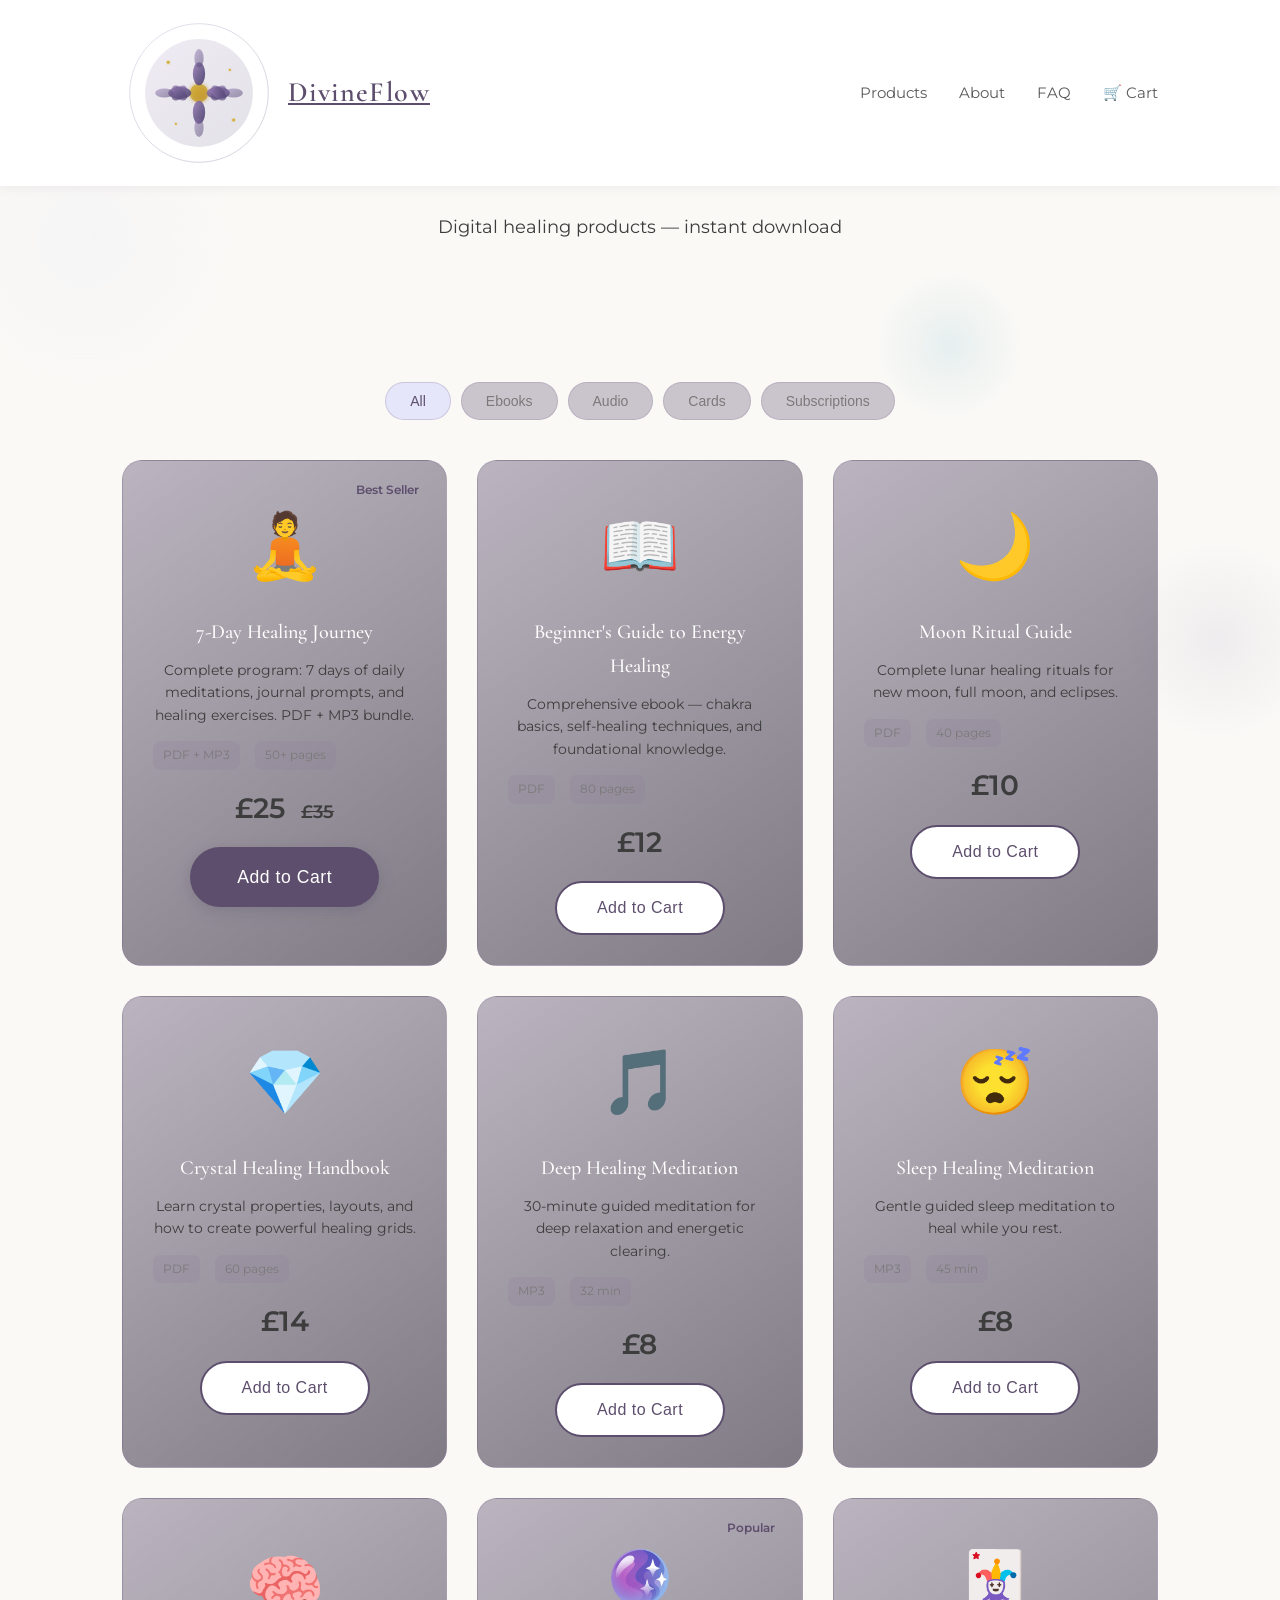
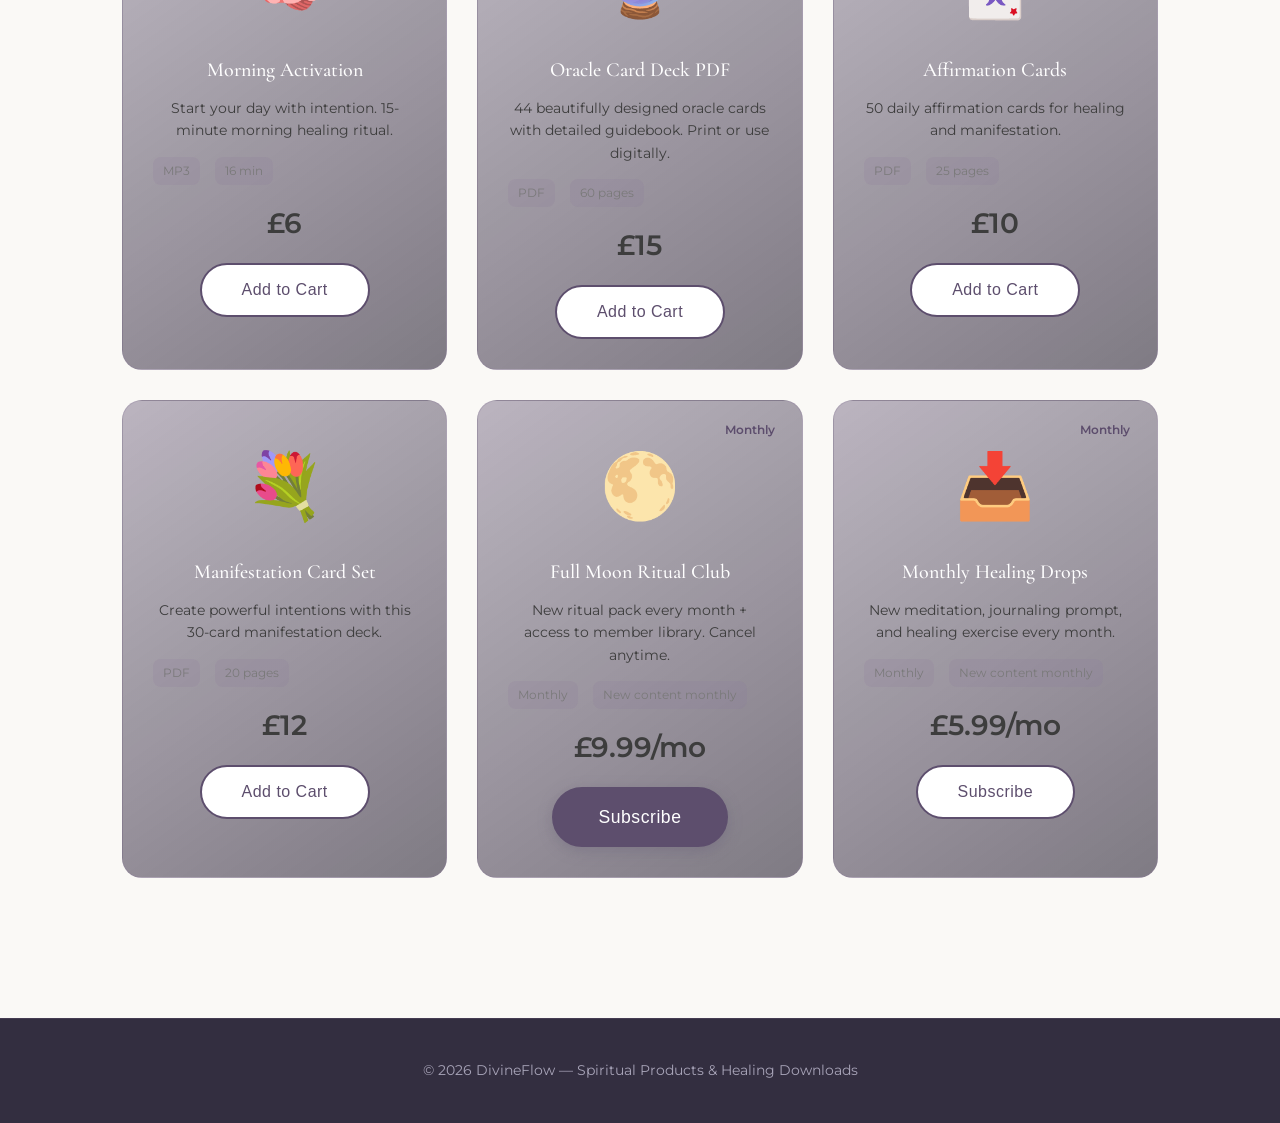
==== products.html @ db9c63d8 "Level up: multi-page site with new logo, products, about, FAQ, cart pages" ====
<!DOCTYPE html>
<html lang="en">
<head>
    <meta charset="UTF-8">
    <meta name="viewport" content="width=device-width, initial-scale=1.0">
    <title>Products - DivineFlow</title>
    <link rel="stylesheet" href="styles.css">
    <link rel="preconnect" href="https://fonts.googleapis.com">
    <link href="https://fonts.googleapis.com/css2?family=Cormorant+Garamond:wght@400;500;600&family=Montserrat:wght@300;400;500&display=swap" rel="stylesheet">
    <link rel="icon" type="image/svg+xml" href="logo.svg">
</head>
<body>
    <div class="floating-orbs">
        <div class="orb orb-1"></div>
        <div class="orb orb-2"></div>
        <div class="orb orb-3"></div>
    </div>

    <header class="header">
        <nav class="nav">
            <a href="index.html" class="logo">
                <img src="logo.svg" alt="DivineFlow" class="logo-img">
                <span class="logo-text">DivineFlow</span>
            </a>
            <ul class="nav-links">
                <li><a href="products.html" class="active">Products</a></li>
                <li><a href="about.html">About</a></li>
                <li><a href="faq.html">FAQ</a></li>
                <li><a href="cart.html" class="nav-cart">🛒 Cart</a></li>
            </ul>
        </nav>
    </header>

    <section class="page-header">
        <div class="container">
            <h1 class="fade-in">All Products</h1>
            <p class="fade-in delay-1">Digital healing products — instant download</p>
        </div>
    </section>

    <section class="section products-section">
        <div class="container">
            <!-- Category Tabs -->
            <div class="product-tabs scroll-fade">
                <button class="tab active" onclick="filterProducts('all', this)">All</button>
                <button class="tab" onclick="filterProducts('ebook', this)">Ebooks</button>
                <button class="tab" onclick="filterProducts('audio', this)">Audio</button>
                <button class="tab" onclick="filterProducts('cards', this)">Cards</button>
                <button class="tab" onclick="filterProducts('subscription', this)">Subscriptions</button>
            </div>

            <!-- All Products Grid -->
            <div class="products-grid">
                <!-- Ebook Products -->
                <div class="product-card scroll-fade" data-category="ebook" id="journey">
                    <div class="product-badge">Best Seller</div>
                    <div class="product-img">🧘</div>
                    <h3>7-Day Healing Journey</h3>
                    <p class="product-desc">Complete program: 7 days of daily meditations, journal prompts, and healing exercises. PDF + MP3 bundle.</p>
                    <div class="product-meta">
                        <span class="product-format">PDF + MP3</span>
                        <span class="product-pages">50+ pages</span>
                    </div>
                    <p class="product-price">£25 <span class="was">£35</span></p>
                    <button class="btn btn-primary" onclick="addToCart('journey')">Add to Cart</button>
                </div>

                <div class="product-card scroll-fade" data-category="ebook">
                    <div class="product-img">📖</div>
                    <h3>Beginner's Guide to Energy Healing</h3>
                    <p class="product-desc">Comprehensive ebook — chakra basics, self-healing techniques, and foundational knowledge.</p>
                    <div class="product-meta">
                        <span class="product-format">PDF</span>
                        <span class="product-pages">80 pages</span>
                    </div>
                    <p class="product-price">£12</p>
                    <button class="btn btn-secondary" onclick="addToCart('guide')">Add to Cart</button>
                </div>

                <div class="product-card scroll-fade" data-category="ebook">
                    <div class="product-img">🌙</div>
                    <h3>Moon Ritual Guide</h3>
                    <p class="product-desc">Complete lunar healing rituals for new moon, full moon, and eclipses.</p>
                    <div class="product-meta">
                        <span class="product-format">PDF</span>
                        <span class="product-pages">40 pages</span>
                    </div>
                    <p class="product-price">£10</p>
                    <button class="btn btn-secondary" onclick="addToCart('moon')">Add to Cart</button>
                </div>

                <div class="product-card scroll-fade" data-category="ebook">
                    <div class="product-img">💎</div>
                    <h3>Crystal Healing Handbook</h3>
                    <p class="product-desc">Learn crystal properties, layouts, and how to create powerful healing grids.</p>
                    <div class="product-meta">
                        <span class="product-format">PDF</span>
                        <span class="product-pages">60 pages</span>
                    </div>
                    <p class="product-price">£14</p>
                    <button class="btn btn-secondary" onclick="addToCart('crystals')">Add to Cart</button>
                </div>

                <!-- Audio Products -->
                <div class="product-card scroll-fade" data-category="audio" id="audio">
                    <div class="product-img">🎵</div>
                    <h3>Deep Healing Meditation</h3>
                    <p class="product-desc">30-minute guided meditation for deep relaxation and energetic clearing.</p>
                    <div class="product-meta">
                        <span class="product-format">MP3</span>
                        <span class="product-pages">32 min</span>
                    </div>
                    <p class="product-price">£8</p>
                    <button class="btn btn-secondary" onclick="addToCart('deep')">Add to Cart</button>
                </div>

                <div class="product-card scroll-fade" data-category="audio">
                    <div class="product-img">😴</div>
                    <h3>Sleep Healing Meditation</h3>
                    <p class="product-desc">Gentle guided sleep meditation to heal while you rest.</p>
                    <div class="product-meta">
                        <span class="product-format">MP3</span>
                        <span class="product-pages">45 min</span>
                    </div>
                    <p class="product-price">£8</p>
                    <button class="btn btn-secondary" onclick="addToCart('sleep')">Add to Cart</button>
                </div>

                <div class="product-card scroll-fade" data-category="audio">
                    <div class="product-img">🧠</div>
                    <h3>Morning Activation</h3>
                    <p class="product-desc">Start your day with intention. 15-minute morning healing ritual.</p>
                    <div class="product-meta">
                        <span class="product-format">MP3</span>
                        <span class="product-pages">16 min</span>
                    </div>
                    <p class="product-price">£6</p>
                    <button class="btn btn-secondary" onclick="addToCart('morning')">Add to Cart</button>
                </div>

                <!-- Card Products -->
                <div class="product-card scroll-fade" data-category="cards" id="oracle">
                    <div class="product-badge">Popular</div>
                    <div class="product-img">🔮</div>
                    <h3>Oracle Card Deck PDF</h3>
                    <p class="product-desc">44 beautifully designed oracle cards with detailed guidebook. Print or use digitally.</p>
                    <div class="product-meta">
                        <span class="product-format">PDF</span>
                        <span class="product-pages">60 pages</span>
                    </div>
                    <p class="product-price">£15</p>
                    <button class="btn btn-secondary" onclick="addToCart('oracle')">Add to Cart</button>
                </div>

                <div class="product-card scroll-fade" data-category="cards">
                    <div class="product-img">🃏</div>
                    <h3>Affirmation Cards</h3>
                    <p class="product-desc">50 daily affirmation cards for healing and manifestation.</p>
                    <div class="product-meta">
                        <span class="product-format">PDF</span>
                        <span class="product-pages">25 pages</span>
                    </div>
                    <p class="product-price">£10</p>
                    <button class="btn btn-secondary" onclick="addToCart('affirm')">Add to Cart</button>
                </div>

                <div class="product-card scroll-fade" data-category="cards">
                    <div class="product-img">💐</div>
                    <h3>Manifestation Card Set</h3>
                    <p class="product-desc">Create powerful intentions with this 30-card manifestation deck.</p>
                    <div class="product-meta">
                        <span class="product-format">PDF</span>
                        <span class="product-pages">20 pages</span>
                    </div>
                    <p class="product-price">£12</p>
                    <button class="btn btn-secondary" onclick="addToCart('manifest')">Add to Cart</button>
                </div>

                <!-- Subscription Products -->
                <div class="product-card scroll-fade" data-category="subscription" id="subscriptions">
                    <div class="product-badge">Monthly</div>
                    <div class="product-img">🌕</div>
                    <h3>Full Moon Ritual Club</h3>
                    <p class="product-desc">New ritual pack every month + access to member library. Cancel anytime.</p>
                    <div class="product-meta">
                        <span class="product-format">Monthly</span>
                        <span class="product-pages">New content monthly</span>
                    </div>
                    <p class="product-price">£9.99/mo</p>
                    <button class="btn btn-primary" onclick="addToCart('moonclub')">Subscribe</button>
                </div>

                <div class="product-card scroll-fade" data-category="subscription">
                    <div class="product-badge">Monthly</div>
                    <div class="product-img">📥</div>
                    <h3>Monthly Healing Drops</h3>
                    <p class="product-desc">New meditation, journaling prompt, and healing exercise every month.</p>
                    <div class="product-meta">
                        <span class="product-format">Monthly</span>
                        <span class="product-pages">New content monthly</span>
                    </div>
                    <p class="product-price">£5.99/mo</p>
                    <button class="btn btn-secondary" onclick="addToCart('drops')">Subscribe</button>
                </div>
            </div>
        </div>
    </section>

    <footer class="footer">
        <div class="container">
            <p>© 2026 DivineFlow — Spiritual Products & Healing Downloads</p>
        </div>
    </footer>

    <script>
        // Scroll animations
        const observer = new IntersectionObserver((entries) => {
            entries.forEach(entry => {
                if (entry.isIntersecting) {
                    entry.target.classList.add('visible');
                }
            });
        }, { threshold: 0.1 });
        document.querySelectorAll('.scroll-fade').forEach(el => observer.observe(el));

        // Filter products
        function filterProducts(category, btn) {
            document.querySelectorAll('.tab').forEach(t => t.classList.remove('active'));
            btn.classList.add('active');
            
            document.querySelectorAll('.product-card').forEach(card => {
                if (category === 'all' || card.dataset.category === category) {
                    card.style.display = 'block';
                } else {
                    card.style.display = 'none';
                }
            });
        }

        // Add to cart (placeholder)
        function addToCart(product) {
            alert('Added to cart! (Payment integration coming soon)');
        }
    </script>
</body>
</html>
---- styles.css ----
/* Floating Healing Orbs */
.floating-orbs {
    position: fixed;
    top: 0;
    left: 0;
    width: 100%;
    height: 100%;
    pointer-events: none;
    z-index: 0;
    overflow: hidden;
}

.orb {
    position: absolute;
    border-radius: 50%;
    opacity: 0.15;
    animation: float 20s ease-in-out infinite;
}

.orb-1 {
    width: 300px;
    height: 300px;
    background: radial-gradient(circle, var(--lavender) 0%, transparent 70%);
    top: 10%;
    left: -5%;
    animation-delay: 0s;
}

.orb-2 {
    width: 200px;
    height: 200px;
    background: radial-gradient(circle, var(--soft-purple) 0%, transparent 70%);
    top: 60%;
    right: -3%;
    animation-delay: -4s;
    animation-duration: 25s;
}

.orb-3 {
    width: 150px;
    height: 150px;
    background: radial-gradient(circle, var(--calm-blue) 0%, transparent 70%);
    top: 30%;
    right: 20%;
    animation-delay: -8s;
    animation-duration: 18s;
}

.orb-4 {
    width: 250px;
    height: 250px;
    background: radial-gradient(circle, var(--sky-blue) 0%, transparent 70%);
    bottom: 10%;
    left: 10%;
    animation-delay: -12s;
    animation-duration: 22s;
}

.orb-5 {
    width: 180px;
    height: 180px;
    background: radial-gradient(circle, var(--lavender) 0%, transparent 70%);
    top: 50%;
    left: 40%;
    animation-delay: -6s;
    animation-duration: 28s;
}

@keyframes float {
    0%, 100% {
        transform: translate(0, 0) scale(1);
    }
    25% {
        transform: translate(30px, -30px) scale(1.1);
    }
    50% {
        transform: translate(-20px, 20px) scale(0.95);
    }
    75% {
        transform: translate(20px, 30px) scale(1.05);
    }
}

/* Logo Styles */
.logo {
    display: flex;
    align-items: center;
    gap: 0.75rem;
}

.logo-icon {
    flex-shrink: 0;
}

.logo-text {
    font-family: 'Cormorant Garamond', serif;
    font-size: 1.75rem;
    font-weight: 600;
    color: var(--deep-purple);
    letter-spacing: 0.05em;
}

/* Hero Fade-in Animations */
.fade-in {
    opacity: 0;
    animation: fadeInUp 0.8s ease forwards;
}

.delay-1 { animation-delay: 0.2s; }
.delay-2 { animation-delay: 0.4s; }
.delay-3 { animation-delay: 0.6s; }

@keyframes fadeInUp {
    from {
        opacity: 0;
        transform: translateY(30px);
    }
    to {
        opacity: 1;
        transform: translateY(0);
    }
}

/* Scroll Fade Animation */
.scroll-fade {
    opacity: 0;
    transform: translateY(30px);
    transition: opacity 0.6s ease, transform 0.6s ease;
}

.scroll-fade.visible {
    opacity: 1;
    transform: translateY(0);
}

/* Automation Banner */
.automation-banner {
    display: inline-flex;
    align-items: center;
    gap: 0.75rem;
    background: rgba(255, 255, 255, 0.9);
    padding: 1rem 1.5rem;
    border-radius: 50px;
    margin-bottom: 2rem;
    box-shadow: 0 4px 20px rgba(93, 78, 109, 0.15);
    border: 1px solid var(--lavender);
    max-width: 600px;
}

.auto-icon {
    font-size: 1.5rem;
}

.auto-text {
    font-size: 0.95rem;
    color: var(--text-medium);
    line-height: 1.4;
}

.auto-text strong {
    color: var(--deep-purple);
}

/* Large Prominent Button */
.btn-large {
    font-size: 1.2rem;
    padding: 1.3rem 3.5rem;
    display: inline-flex;
    flex-direction: column;
    align-items: center;
    gap: 0.3rem;
}

.btn-text {
    font-size: 1.15rem;
    font-weight: 600;
}

.btn-subtext {
    font-size: 0.85rem;
    font-weight: 400;
    opacity: 0.9;
}

/* Auto Promo Section */
.auto-promos {
    display: flex;
    justify-content: center;
    gap: 1.5rem;
    flex-wrap: wrap;
    margin-bottom: 2rem;
}

.auto-promo {
    display: flex;
    align-items: center;
    gap: 0.5rem;
    background: linear-gradient(135deg, var(--lavender) 0%, var(--sky-blue) 100%);
    padding: 0.75rem 1.25rem;
    border-radius: 30px;
    font-size: 0.9rem;
    color: var(--deep-purple);
    border: 1px solid var(--soft-purple);
}

.auto-promo-icon {
    font-size: 1.2rem;
}

/* CTA Box */
.cta-box {
    background: linear-gradient(135deg, var(--lavender) 0%, var(--sky-blue) 100%);
    padding: 2.5rem;
    border-radius: 16px;
    text-align: center;
    margin: 2rem auto;
    max-width: 600px;
    border: 2px solid var(--soft-purple);
}

.cta-box h3 {
    font-size: 1.75rem;
    margin-bottom: 1rem;
    color: var(--deep-purple);
}

.cta-box p {
    color: var(--text-medium);
    margin-bottom: 1.5rem;
}

/* DivineFlow - Calming Healing Color Scheme */
/* Purples, Soft Blues, Whites */

:root {
    /* Primary Colors */
    --lavender: #E6E6FA;
    --soft-purple: #B8A9C9;
    --medium-purple: #8B7B9B;
    --deep-purple: #5D4E6D;
    
    /* Soft Blues */
    --sky-blue: #E0F4FF;
    --soft-blue: #A8D4E6;
    --calm-blue: #7CB8C9;
    
    /* Whites & Neutrals */
    --white: #FFFFFF;
    --off-white: #FAF9F6;
    --cream: #F5F3EF;
    
    /* Text Colors */
    --text-dark: #3D3D3D;
    --text-medium: #5A5A5A;
    --text-light: #7A7A7A;
    
    /* Accent */
    --accent: deep-purple;
}

* {
    margin: 0;
    padding: 0;
    box-sizing: border-box;
}

html {
    scroll-behavior: smooth;
}

body {
    font-family: 'Montserrat', sans-serif;
    line-height: 1.7;
    color: var(--text-dark);
    background-color: var(--off-white);
}

h1, h2, h3 {
    font-family: 'Cormorant Garamond', serif;
    font-weight: 500;
    color: var(--deep-purple);
}

.container {
    max-width: 1100px;
    margin: 0 auto;
    padding: 0 2rem;
}

/* Header */
.header {
    background-color: var(--white);
    box-shadow: 0 2px 10px rgba(93, 78, 109, 0.08);
    position: fixed;
    width: 100%;
    top: 0;
    z-index: 100;
    transition: all 0.3s ease;
}

.header.scrolled {
    box-shadow: 0 4px 20px rgba(93, 78, 109, 0.12);
    background-color: rgba(255, 255, 255, 0.95);
    backdrop-filter: blur(10px);
}

.nav {
    display: flex;
    justify-content: space-between;
    align-items: center;
    padding: 1rem 2rem;
    max-width: 1100px;
    margin: 0 auto;
}

.logo {
    font-family: 'Cormorant Garamond', serif;
    font-size: 1.75rem;
    font-weight: 600;
    color: var(--deep-purple);
    letter-spacing: 0.05em;
}

.nav-links {
    display: flex;
    list-style: none;
    gap: 2rem;
}

.nav-links a {
    text-decoration: none;
    color: var(--text-medium);
    font-size: 0.95rem;
    font-weight: 400;
    transition: color 0.3s ease;
}

.nav-links a:hover {
    color: var(--deep-purple);
}

/* Background Gradient Animation */
@keyframes gradientShift {
    0% {
        background-position: 0% 50%;
    }
    50% {
        background-position: 100% 50%;
    }
    100% {
        background-position: 0% 50%;
    }
}

/* Fade In Animation */
@keyframes fadeInUp {
    from {
        opacity: 0;
        transform: translateY(30px);
    }
    to {
        opacity: 1;
        transform: translateY(0);
    }
}

/* Apply animation to sections */
.section {
    padding: 5rem 0;
    animation: fadeInUp 0.8s ease forwards;
    opacity: 0;
}

.section:nth-child(2) { animation-delay: 0.1s; }
.section:nth-child(3) { animation-delay: 0.2s; }
.section:nth-child(4) { animation-delay: 0.3s; }
.section:nth-child(5) { animation-delay: 0.4s; }
.section:nth-child(6) { animation-delay: 0.5s; }
.section:nth-child(7) { animation-delay: 0.6s; }
.section:nth-child(8) { animation-delay: 0.7s; }
.section:nth-child(9) { animation-delay: 0.8s; }
.section:nth-child(10) { animation-delay: 0.9s; }
.section:nth-child(11) { animation-delay: 1.0s; }
.section:nth-child(12) { animation-delay: 1.1s; }
.section:nth-child(13) { animation-delay: 1.2s; }
.section:nth-child(14) { animation-delay: 1.3s; }
.section:nth-child(15) { animation-delay: 1.4s; }
.section:nth-child(16) { animation-delay: 1.5s; }
.section:nth-child(17) { animation-delay: 1.6s; }
.section:nth-child(18) { animation-delay: 1.7s; }
.section:nth-child(19) { animation-delay: 1.8s; }

.hero {
    min-height: 100vh;
    display: flex;
    align-items: center;
    justify-content: center;
    text-align: center;
    background: linear-gradient(135deg, var(--sky-blue) 0%, var(--lavender) 50%, var(--soft-purple) 100%);
    background-size: 200% 200%;
    animation: gradientShift 15s ease infinite;
    padding: 6rem 2rem 4rem;
}

.hero-content {
    max-width: 700px;
    animation: fadeInUp 1s ease forwards;
}

.hero h1 {
    font-size: 3.5rem;
    margin-bottom: 1.5rem;
    color: var(--deep-purple);
    line-height: 1.2;
}

.hero-subtitle {
    font-size: 1.25rem;
    color: var(--text-medium);
    margin-bottom: 2.5rem;
    font-weight: 300;
}

/* Buttons */
.btn {
    display: inline-block;
    padding: 1rem 2.5rem;
    text-decoration: none;
    border-radius: 50px;
    font-weight: 500;
    font-size: 1rem;
    transition: all 0.3s ease;
    letter-spacing: 0.03em;
}

/* Prominent Book Session Buttons */
.btn-primary {
    background-color: var(--deep-purple);
    color: var(--white);
    border: 2px solid var(--deep-purple);
    box-shadow: 0 4px 15px rgba(93, 78, 109, 0.3);
    font-size: 1.1rem;
    padding: 1.1rem 2.8rem;
}

.btn-primary:hover {
    background-color: transparent;
    color: var(--deep-purple);
    box-shadow: 0 6px 25px rgba(93, 78, 109, 0.4);
    transform: translateY(-2px);
}

/* Hero specific button - extra prominent */
.hero .btn-primary {
    background: linear-gradient(135deg, var(--deep-purple) 0%, var(--medium-purple) 100%);
    border: none;
    font-size: 1.2rem;
    padding: 1.3rem 3.5rem;
    box-shadow: 0 6px 25px rgba(93, 78, 109, 0.4);
    animation: fadeInUp 1s ease 0.5s forwards, pulseGlow 3s ease-in-out 2s infinite;
    opacity: 0;
}

@keyframes pulseGlow {
    0%, 100% {
        box-shadow: 0 6px 25px rgba(93, 78, 109, 0.4);
    }
    50% {
        box-shadow: 0 6px 35px rgba(139, 123, 155, 0.6);
    }
}

.hero .btn-primary:hover {
    transform: translateY(-3px);
    box-shadow: 0 10px 35px rgba(93, 78, 109, 0.5);
}

.btn-secondary {
    background-color: var(--white);
    color: var(--deep-purple);
    border: 2px solid var(--deep-purple);
}

.btn-secondary:hover {
    background-color: var(--deep-purple);
    color: var(--white);
}

/* Sections */
.section {
    padding: 5rem 0;
}

.section h2 {
    font-size: 2.5rem;
    text-align: center;
    margin-bottom: 2rem;
    position: relative;
}

.section h2::after {
    content: '';
    display: block;
    width: 60px;
    height: 2px;
    background: var(--soft-purple);
    margin: 1rem auto 0;
}

/* About Section */
.about {
    background-color: var(--white);
}

.about .container {
    max-width: 800px;
}

.about p {
    margin-bottom: 1.5rem;
    color: var(--text-medium);
}

.about .highlight {
    font-family: 'Cormorant Garamond', serif;
    font-size: 1.4rem;
    color: var(--deep-purple);
    font-style: italic;
    margin-top: 2rem;
}

/* What Is Section */
.what-is {
    background: linear-gradient(180deg, var(--cream) 0%, var(--sky-blue) 100%);
}

.what-is .intro {
    text-align: center;
    font-size: 1.15rem;
    color: var(--text-medium);
    max-width: 800px;
    margin: 0 auto 3rem;
}

.steps {
    display: grid;
    grid-template-columns: repeat(auto-fit, minmax(220px, 1fr));
    gap: 2rem;
    max-width: 900px;
    margin: 0 auto;
}

.step {
    text-align: center;
    padding: 2rem 1.5rem;
    background-color: var(--white);
    border-radius: 12px;
    box-shadow: 0 4px 20px rgba(93, 78, 109, 0.08);
    transition: transform 0.3s ease, box-shadow 0.3s ease;
}

.step:hover {
    transform: translateY(-8px);
    box-shadow: 0 12px 35px rgba(93, 78, 109, 0.15);
}

.step-number {
    display: inline-block;
    width: 40px;
    height: 40px;
    line-height: 40px;
    background-color: var(--soft-purple);
    color: var(--white);
    border-radius: 50%;
    font-family: 'Cormorant Garamond', serif;
    font-size: 1.25rem;
    font-weight: 600;
    margin-bottom: 1rem;
}

.step p {
    color: var(--text-medium);
    font-size: 0.95rem;
}

.what-is .note {
    text-align: center;
    max-width: 700px;
    margin: 3rem auto 0;
    color: var(--text-light);
    font-style: italic;
}

/* Services Section */
.services {
    background-color: var(--white);
}

.pricing-grid {
    display: grid;
    grid-template-columns: repeat(auto-fit, minmax(280px, 1fr));
    gap: 2rem;
    margin-top: 3rem;
}

.pricing-card {
    background-color: var(--cream);
    padding: 2.5rem 2rem;
    border-radius: 16px;
    text-align: center;
    transition: all 0.3s ease;
    border: 2px solid transparent;
}

.pricing-card:hover {
    box-shadow: 0 8px 30px rgba(93, 78, 109, 0.12);
    transform: translateY(-5px);
}

.pricing-card.featured {
    background: linear-gradient(135deg, var(--lavender) 0%, var(--sky-blue) 100%);
    border-color: var(--soft-purple);
    transform: scale(1.02);
}

.pricing-card h3 {
    font-size: 1.5rem;
    margin-bottom: 1rem;
    color: var(--deep-purple);
}

.pricing-card .price {
    font-family: 'Cormorant Garamond', serif;
    font-size: 3rem;
    font-weight: 600;
    color: var(--deep-purple);
    line-height: 1;
}

/* Launch Offer */
.launch-offer {
    background: linear-gradient(135deg, var(--lavender) 0%, var(--sky-blue) 100%);
    padding: 2.5rem;
    border-radius: 16px;
    text-align: center;
    margin-bottom: 3rem;
    border: 2px solid var(--soft-purple);
}

.launch-badge {
    display: inline-block;
    background-color: var(--deep-purple);
    color: var(--white);
    padding: 0.4rem 1.2rem;
    border-radius: 20px;
    font-size: 0.85rem;
    font-weight: 500;
    margin-bottom: 1rem;
}

.launch-offer h3 {
    font-size: 1.75rem;
    color: var(--deep-purple);
    margin-bottom: 0.5rem;
}

.launch-price {
    font-family: 'Cormorant Garamond', serif;
    font-size: 2.5rem;
    font-weight: 600;
    color: var(--deep-purple);
    margin-bottom: 1rem;
}

.launch-price .original-price {
    text-decoration: line-through;
    color: var(--text-light);
    font-size: 1.5rem;
    margin-left: 0.5rem;
}

.save-badge {
    background-color: #e74c3c;
    color: var(--white);
    padding: 0.3rem 0.8rem;
    border-radius: 12px;
    font-size: 0.8rem;
    font-weight: 500;
    margin-left: 0.5rem;
}

.launch-offer p {
    color: var(--text-medium);
    margin-bottom: 1.5rem;
    max-width: 500px;
    margin-left: auto;
    margin-right: auto;
}

.pricing-card .duration {
    color: var(--text-light);
    font-size: 0.9rem;
    margin-bottom: 1.5rem;
}

.pricing-card p {
    color: var(--text-medium);
    font-size: 0.95rem;
    margin-bottom: 1.5rem;
}

.services-note {
    text-align: center;
    margin-top: 3rem;
    color: var(--text-light);
    font-style: italic;
}

/* Testimonials Section */
.testimonials {
    background: linear-gradient(180deg, var(--sky-blue) 0%, var(--lavender) 100%);
}

.testimonial-grid {
    display: grid;
    grid-template-columns: repeat(auto-fit, minmax(300px, 1fr));
    gap: 2rem;
    margin-top: 2rem;
}

.testimonial {
    background-color: var(--white);
    padding: 2rem;
    border-radius: 12px;
    box-shadow: 0 4px 20px rgba(93, 78, 109, 0.08);
}

.testimonial blockquote {
    font-family: 'Cormorant Garamond', serif;
    font-size: 1.25rem;
    font-style: italic;
    color: var(--text-medium);
    line-height: 1.6;
    margin-bottom: 1rem;
}

.testimonial cite {
    color: var(--soft-purple);
    font-weight: 500;
    font-size: 0.9rem;
}

/* FAQ Section */
.faq {
    background-color: var(--cream);
}

.faq-grid {
    display: grid;
    grid-template-columns: repeat(auto-fit, minmax(320px, 1fr));
    gap: 2rem;
    margin-top: 2rem;
}

.faq-item {
    background-color: var(--white);
    padding: 2rem;
    border-radius: 12px;
    box-shadow: 0 4px 20px rgba(93, 78, 109, 0.08);
}

.faq-item h3 {
    font-size: 1.25rem;
    color: var(--deep-purple);
    margin-bottom: 1rem;
}

.faq-item p {
    color: var(--text-medium);
    font-size: 0.95rem;
    line-height: 1.7;
}

/* Contact Section */
.contact {
    background-color: var(--white);
    text-align: center;
}

.contact .container {
    max-width: 600px;
}

.contact p {
    color: var(--text-medium);
    margin-bottom: 1.5rem;
}

.contact .email {
    font-size: 1.1rem;
    margin: 2rem 0;
}

.contact .email a {
    color: var(--deep-purple);
    text-decoration: none;
    font-weight: 500;
    border-bottom: 1px solid var(--soft-purple);
    transition: border-color 0.3s ease;
}

.contact .email a:hover {
    border-color: var(--deep-purple);
}

.contact .closing {
    margin-top: 3rem;
    font-style: italic;
    color: var(--text-light);
}

/* Footer */
.footer {
    background-color: var(--deep-purple);
    color: var(--white);
    text-align: center;
    padding: 2rem 0;
}

.footer p {
    color: var(--lavender);
    font-size: 0.9rem;
}

/* Responsive */
@media (max-width: 768px) {
    .hero h1 {
        font-size: 2.5rem;
    }
    
    .nav-links {
        display: none;
    }
    
    .section h2 {
        font-size: 2rem;
    }
    
    .pricing-card.featured {
        transform: none;
    }
}

/* Preparation Section */
.preparation {
    background-color: var(--white);
}

.preparation .intro {
    text-align: center;
    font-size: 1.15rem;
    color: var(--text-medium);
    max-width: 700px;
    margin: 0 auto 3rem;
}

.prep-steps {
    display: grid;
    grid-template-columns: repeat(auto-fit, minmax(280px, 1fr));
    gap: 2rem;
    margin-top: 2rem;
}

.prep-card {
    background: linear-gradient(135deg, var(--cream) 0%, var(--sky-blue) 100%);
    padding: 2rem;
    border-radius: 12px;
    border-left: 4px solid var(--soft-purple);
}

.prep-card h3 {
    font-size: 1.35rem;
    margin-bottom: 1.25rem;
    color: var(--deep-purple);
}

.prep-card ul {
    list-style: none;
    padding: 0;
}

.prep-card li {
    position: relative;
    padding-left: 1.5rem;
    margin-bottom: 0.85rem;
    color: var(--text-medium);
    font-size: 0.95rem;
}

.prep-card li::before {
    content: '✦';
    position: absolute;
    left: 0;
    color: var(--soft-purple);
    font-size: 0.7rem;
    top: 0.4rem;
}

/* Results Section */
.results {
    background: linear-gradient(180deg, var(--lavender) 0%, var(--cream) 100%);
}

.results .intro {
    text-align: center;
    font-size: 1.15rem;
    color: var(--text-medium);
    max-width: 700px;
    margin: 0 auto 3rem;
}

.results-grid {
    display: grid;
    grid-template-columns: repeat(auto-fit, minmax(300px, 1fr));
    gap: 1.5rem;
    margin-top: 2rem;
}

.result-item {
    background-color: var(--white);
    padding: 1.75rem;
    border-radius: 12px;
    box-shadow: 0 4px 15px rgba(93, 78, 109, 0.08);
    transition: transform 0.3s ease;
}

.result-item:hover {
    transform: translateY(-3px);
}

.result-item h3 {
    font-size: 1.25rem;
    margin-bottom: 0.75rem;
    color: var(--deep-purple);
}

.result-item p {
    color: var(--text-medium);
    font-size: 0.95rem;
    line-height: 1.6;
}

.results-note {
    text-align: center;
    margin-top: 3rem;
    color: var(--text-light);
    font-style: italic;
    max-width: 700px;
    margin-left: auto;
    margin-right: auto;
}

/* Gift Vouchers Section */
.gift-vouchers {
    background-color: var(--white);
}

.gift-vouchers .intro {
    text-align: center;
    font-size: 1.15rem;
    color: var(--text-medium);
    max-width: 700px;
    margin: 0 auto 3rem;
}

.voucher-content {
    display: grid;
    grid-template-columns: 1fr 1fr;
    gap: 3rem;
    align-items: center;
    margin-top: 2rem;
}

.voucher-info {
    padding-right: 2rem;
}

.voucher-info p {
    color: var(--text-medium);
    margin-bottom: 1.5rem;
}

.voucher-info ul {
    list-style: none;
    padding: 0;
    margin-bottom: 2rem;
}

.voucher-info li {
    position: relative;
    padding-left: 1.75rem;
    margin-bottom: 1rem;
    color: var(--text-medium);
}

.voucher-info li::before {
    content: '♥';
    position: absolute;
    left: 0;
    color: var(--soft-purple);
    font-size: 0.9rem;
    top: 0.2rem;
}

.voucher-info a {
    color: var(--deep-purple);
    text-decoration: none;
    font-weight: 500;
    border-bottom: 1px solid var(--soft-purple);
    transition: border-color 0.3s ease;
}

.voucher-info a:hover {
    border-color: var(--deep-purple);
}

.voucher-highlight {
    display: flex;
    justify-content: center;
}

.voucher-card {
    background: linear-gradient(135deg, var(--deep-purple) 0%, var(--medium-purple) 100%);
    color: var(--white);
    padding: 3rem 2.5rem;
    border-radius: 16px;
    text-align: center;
    box-shadow: 0 10px 40px rgba(93, 78, 109, 0.25);
    max-width: 350px;
}

.voucher-label {
    display: inline-block;
    background-color: var(--lavender);
    color: var(--deep-purple);
    padding: 0.4rem 1rem;
    border-radius: 20px;
    font-size: 0.8rem;
    font-weight: 500;
    margin-bottom: 1.5rem;
    text-transform: uppercase;
    letter-spacing: 0.05em;
}

.voucher-card h3 {
    color: var(--white);
    font-size: 1.75rem;
    margin-bottom: 1rem;
}

.voucher-card p {
    color: var(--lavender);
    font-size: 1rem;
    margin-bottom: 1.5rem;
}

.voucher-note {
    font-style: italic;
    font-size: 0.9rem !important;
    opacity: 0.9;
}

/* Referral Section */
.referral {
    background: linear-gradient(180deg, var(--sky-blue) 0%, var(--lavender) 100%);
}

.referral .intro {
    text-align: center;
    font-size: 1.15rem;
    color: var(--text-medium);
    max-width: 700px;
    margin: 0 auto 3rem;
}

.referral-steps {
    display: grid;
    grid-template-columns: repeat(3, 1fr);
    gap: 2rem;
    margin-top: 2rem;
}

.referral-step {
    text-align: center;
    padding: 2rem 1.5rem;
    background-color: var(--white);
    border-radius: 12px;
    box-shadow: 0 4px 20px rgba(93, 78, 109, 0.08);
}

.referral-icon {
    font-size: 2.5rem;
    display: block;
    margin-bottom: 1rem;
}

.referral-step h3 {
    font-size: 1.25rem;
    margin-bottom: 0.75rem;
    color: var(--deep-purple);
}

.referral-step p {
    color: var(--text-medium);
    font-size: 0.95rem;
}

.referral-note {
    text-align: center;
    margin-top: 2.5rem;
    color: var(--text-medium);
    font-size: 1.05rem;
}

.referral a {
    color: var(--deep-purple);
    text-decoration: none;
    font-weight: 500;
    border-bottom: 1px solid var(--soft-purple);
    transition: border-color 0.3s ease;
}

.referral a:hover {
    border-color: var(--deep-purple);
}

/* FAQ Section Updates */
.faq-closing {
    text-align: center;
    margin-top: 3rem;
    color: var(--text-medium);
    font-size: 1.05rem;
}

.faq-closing a {
    color: var(--deep-purple);
    text-decoration: none;
    font-weight: 500;
    border-bottom: 1px solid var(--soft-purple);
    transition: border-color 0.3s ease;
}

.faq-closing a:hover {
    border-color: var(--deep-purple);
}

/* Responsive for new sections */
@media (max-width: 900px) {
    .voucher-content {
        grid-template-columns: 1fr;
        gap: 2rem;
    }
    
    .voucher-info {
        padding-right: 0;
        text-align: center;
    }
    
    .referral-steps {
        grid-template-columns: 1fr;
    }
}

@media (max-width: 600px) {
    .prep-steps,
    .results-grid,
    .faq-grid {
        grid-template-columns: 1fr;
    }
}

/* Corporate Wellness Section */
.corporate {
    background-color: var(--cream);
}

.corporate .intro {
    text-align: center;
    font-size: 1.15rem;
    color: var(--text-medium);
    max-width: 700px;
    margin: 0 auto 3rem;
}

.corporate-content {
    display: grid;
    grid-template-columns: 1fr 1fr;
    gap: 3rem;
    margin-top: 2rem;
}

.corporate-info h3 {
    font-size: 1.5rem;
    margin-bottom: 1rem;
}

.corporate-info > p {
    color: var(--text-medium);
    margin-bottom: 2rem;
}

.corporate-benefits {
    display: grid;
    gap: 1.5rem;
}

.benefit-item {
    display: flex;
    gap: 1rem;
    align-items: flex-start;
}

.benefit-icon {
    font-size: 1.5rem;
    flex-shrink: 0;
}

.benefit-item h4 {
    font-family: 'Cormorant Garamond', serif;
    font-size: 1.15rem;
    color: var(--deep-purple);
    margin-bottom: 0.25rem;
}

.benefit-item p {
    font-size: 0.9rem;
    color: var(--text-medium);
    line-height: 1.5;
}

.corporate-packages h3 {
    text-align: center;
    font-size: 1.5rem;
    margin-bottom: 1.5rem;
}

.corporate-card {
    background-color: var(--white);
    padding: 2rem;
    border-radius: 12px;
    box-shadow: 0 4px 20px rgba(93, 78, 109, 0.08);
    margin-bottom: 1.5rem;
    position: relative;
}

.corporate-card.featured {
    border: 2px solid var(--soft-purple);
    transform: scale(1.02);
}

.popular-badge {
    position: absolute;
    top: -12px;
    left: 50%;
    transform: translateX(-50%);
    background-color: var(--soft-purple);
    color: var(--white);
    padding: 0.35rem 1rem;
    border-radius: 20px;
    font-size: 0.8rem;
    font-weight: 500;
}

.corporate-card h4 {
    font-family: 'Cormorant Garamond', serif;
    font-size: 1.35rem;
    color: var(--deep-purple);
    margin-bottom: 0.5rem;
}

.corporate-price {
    font-size: 2rem;
    font-weight: 600;
    color: var(--deep-purple);
    margin-bottom: 1rem;
}

.corporate-price span {
    font-size: 1rem;
    font-weight: 400;
    color: var(--text-light);
}

.corporate-card ul {
    list-style: none;
    padding: 0;
    margin-bottom: 1.5rem;
}

.corporate-card li {
    padding: 0.5rem 0;
    color: var(--text-medium);
    border-bottom: 1px solid var(--lavender);
    font-size: 0.9rem;
}

.corporate-card li:last-child {
    border-bottom: none;
}

.corporate-note {
    text-align: center;
    margin-top: 2rem;
    color: var(--text-medium);
    font-style: italic;
}

/* Monthly Subscription Section */
.subscription {
    background-color: var(--white);
}

.subscription .intro {
    text-align: center;
    font-size: 1.15rem;
    color: var(--text-medium);
    max-width: 700px;
    margin: 0 auto 3rem;
}

.subscription-grid {
    display: grid;
    grid-template-columns: repeat(auto-fit, minmax(280px, 1fr));
    gap: 2rem;
    margin-top: 2rem;
}

.subscription-card {
    background-color: var(--cream);
    padding: 2.5rem 2rem;
    border-radius: 16px;
    text-align: center;
    position: relative;
    border: 2px solid transparent;
    transition: transform 0.3s ease, box-shadow 0.3s ease;
}

.subscription-card:hover {
    transform: translateY(-5px);
    box-shadow: 0 10px 30px rgba(93, 78, 109, 0.15);
}

.subscription-card.featured {
    background: linear-gradient(135deg, var(--lavender) 0%, var(--sky-blue) 100%);
    border-color: var(--soft-purple);
}

.best-value-badge {
    position: absolute;
    top: -12px;
    left: 50%;
    transform: translateX(-50%);
    background-color: var(--calm-blue);
    color: var(--white);
    padding: 0.35rem 1.2rem;
    border-radius: 20px;
    font-size: 0.8rem;
    font-weight: 500;
}

.subscription-card h3 {
    font-size: 1.5rem;
    margin-bottom: 0.5rem;
}

.subscription-price {
    font-size: 2.5rem;
    font-weight: 600;
    color: var(--deep-purple);
    margin-bottom: 0.5rem;
}

.subscription-price span {
    font-size: 1rem;
    font-weight: 400;
    color: var(--text-light);
}

.subscription-desc {
    color: var(--text-medium);
    font-size: 0.95rem;
    margin-bottom: 1.5rem;
    font-style: italic;
}

.subscription-features {
    list-style: none;
    padding: 0;
    margin-bottom: 2rem;
    text-align: left;
}

.subscription-features li {
    padding: 0.6rem 0;
    color: var(--text-medium);
    font-size: 0.9rem;
    border-bottom: 1px solid rgba(184, 169, 201, 0.3);
}

.subscription-features li:last-child {
    border-bottom: none;
}

.subscription-benefits {
    margin-top: 4rem;
    padding-top: 3rem;
    border-top: 1px solid var(--lavender);
}

.subscription-benefits h3 {
    text-align: center;
    font-size: 1.75rem;
    margin-bottom: 2rem;
}

.benefits-grid {
    display: grid;
    grid-template-columns: repeat(auto-fit, minmax(220px, 1fr));
    gap: 2rem;
}

.benefit-box {
    text-align: center;
    padding: 1.5rem;
}

.benefit-emoji {
    font-size: 2.5rem;
    display: block;
    margin-bottom: 1rem;
}

.benefit-box h4 {
    font-family: 'Cormorant Garamond', serif;
    font-size: 1.25rem;
    color: var(--deep-purple);
    margin-bottom: 0.5rem;
}

.benefit-box p {
    color: var(--text-medium);
    font-size: 0.9rem;
    line-height: 1.6;
}

.subscription-note {
    text-align: center;
    margin-top: 3rem;
    color: var(--text-light);
    font-size: 0.9rem;
}

/* Responsive for corporate and subscription */
@media (max-width: 900px) {
    .corporate-content {
        grid-template-columns: 1fr;
    }
    
    .corporate-info {
        text-align: center;
    }
    
    .corporate-benefits {
        max-width: 500px;
        margin: 0 auto;
    }
    
    .corporate-card.featured {
        transform: none;
    }
}

@media (max-width: 600px) {
    .subscription-grid {
        grid-template-columns: 1fr;
    }
    
    .benefits-grid {
        grid-template-columns: 1fr;
    }
}

/* Special Occasions */
.special-occasions {
    background: linear-gradient(135deg, var(--cream) 0%, var(--lavender) 100%);
}

.occasion-icon {
    font-size: 2.5rem;
    display: block;
    margin-bottom: 0.5rem;
}

/* Pet Healing */
.pet-healing {
    background-color: var(--white);
}

.pet-content {
    max-width: 900px;
    margin: 0 auto;
}

.pet-note {
    text-align: center;
    margin-top: 2rem;
    color: var(--text-medium);
    font-size: 0.95rem;
    padding: 1rem;
    background: var(--sky-blue);
    border-radius: 8px;
}

/* Chakra Balancing */
.chakra {
    background: linear-gradient(180deg, var(--lavender) 0%, var(--white) 100%);
}

.chakra-note {
    text-align: center;
    margin-top: 2rem;
    color: var(--text-medium);
    font-size: 0.95rem;
}

/* Past Life Reading */
.past-life {
    background-color: var(--cream);
}

.past-life-intro {
    max-width: 700px;
    margin: 0 auto 2.5rem;
    text-align: center;
}

.insights-list {
    list-style: none;
    padding: 0;
    margin-top: 1.5rem;
    display: grid;
    grid-template-columns: repeat(auto-fit, minmax(250px, 1fr));
    gap: 1rem;
}

.insights-list li {
    padding: 1rem;
    background: var(--white);
    border-radius: 8px;
    color: var(--text-medium);
    font-size: 0.95rem;
    border-left: 3px solid var(--soft-purple);
}

.past-life-note {
    text-align: center;
    margin-top: 2rem;
    color: var(--text-medium);
    font-size: 0.95rem;
    font-style: italic;
}

/* Resources */
.resources {
    background: linear-gradient(135deg, var(--sky-blue) 0%, var(--soft-blue) 100%);
}

.resources-grid {
    display: grid;
    grid-template-columns: repeat(auto-fit, minmax(300px, 1fr));
    gap: 2rem;
    margin-top: 2rem;
}

.resource-card {
    background: var(--white);
    padding: 2rem;
    border-radius: 12px;
    text-align: center;
    box-shadow: 0 4px 15px rgba(0, 0, 0, 0.05);
}

.resource-icon {
    font-size: 3rem;
    display: block;
    margin-bottom: 1rem;
}

.resource-card h3 {
    font-size: 1.5rem;
    margin-bottom: 1rem;
}

.resource-card p {
    color: var(--text-medium);
    margin-bottom: 1.5rem;
    font-size: 0.95rem;
}

/* Product Grid */
.product-grid {
    display: grid;
    grid-template-columns: repeat(auto-fit, minmax(280px, 1fr));
    gap: 24px;
    margin-top: 30px;
}

.product-card {
    background: linear-gradient(145deg, rgba(93, 78, 109, 0.3), rgba(45, 38, 56, 0.5));
    border: 1px solid rgba(139, 123, 155, 0.3);
    border-radius: 16px;
    padding: 24px;
    text-align: center;
    transition: transform 0.3s ease, box-shadow 0.3s ease;
}

.product-card:hover {
    transform: translateY(-5px);
    box-shadow: 0 10px 40px rgba(139, 123, 155, 0.2);
}

.product-icon {
    font-size: 48px;
    margin-bottom: 12px;
}

.product-card h3 {
    font-size: 18px;
    color: #E8DFE8;
    margin-bottom: 8px;
}

.product-desc {
    font-size: 14px;
    color: #A8A4B8;
    margin-bottom: 16px;
    line-height: 1.5;
}

.product-price {
    font-size: 24px;
    font-weight: 600;
    color: #D4AF37;
    margin-bottom: 16px;
}

/* Categories */
.category-grid {
    display: grid;
    grid-template-columns: repeat(auto-fit, minmax(200px, 1fr));
    gap: 20px;
    margin-top: 30px;
}

.category-card {
    background: rgba(93, 78, 109, 0.2);
    border: 1px solid rgba(139, 123, 155, 0.2);
    border-radius: 12px;
    padding: 24px;
    text-align: center;
    cursor: pointer;
    transition: all 0.3s ease;
}

.category-card:hover {
    background: rgba(139, 123, 155, 0.3);
    transform: scale(1.02);
}

.cat-icon {
    font-size: 36px;
    display: block;
    margin-bottom: 8px;
}

.category-card h3 {
    font-size: 16px;
    color: #E8DFE8;
    margin-bottom: 4px;
}

.category-card p {
    font-size: 13px;
    color: #A8A4B8;
}

/* FAQ */
.faq-grid {
    display: grid;
    gap: 20px;
    margin-top: 30px;
}

.faq-item {
    background: rgba(93, 78, 109, 0.2);
    border-left: 3px solid #8B7B9B;
    padding: 20px;
    border-radius: 0 12px 12px 0;
}

.faq-item h3 {
    font-size: 16px;
    color: #E8DFE8;
    margin-bottom: 8px;
}

.faq-item p {
    font-size: 14px;
    color: #A8A4B8;
    line-height: 1.6;
}

/* Footer */
.footer {
    background: rgba(30, 25, 45, 0.9);
    border-top: 1px solid rgba(139, 123, 155, 0.2);
    padding: 40px 20px;
    text-align: center;
    margin-top: 60px;
}

.footer p {
    color: #A8A4B8;
    font-size: 14px;
}

.footer-note {
    margin-top: 8px;
    color: #8B7B9B !important;
    font-size: 12px !important;
}

/* Page Headers */
.page-header {
    padding: 120px 20px 60px;
    text-align: center;
    position: relative;
    z-index: 1;
}

.page-header h1 {
    font-family: 'Cormorant Garamond', serif;
    font-size: 48px;
    color: var(--white);
    margin-bottom: 10px;
}

.page-header p {
    color: var(--muted);
    font-size: 18px;
}

/* Products Page */
.product-tabs {
    display: flex;
    justify-content: center;
    gap: 10px;
    margin-bottom: 40px;
    flex-wrap: wrap;
}

.tab {
    padding: 10px 24px;
    background: rgba(93, 78, 109, 0.3);
    border: 1px solid rgba(139, 123, 155, 0.3);
    border-radius: 25px;
    color: var(--text-light);
    cursor: pointer;
    transition: all 0.3s ease;
    font-size: 14px;
}

.tab:hover, .tab.active {
    background: var(--lavender);
    color: var(--deep-purple);
}

.products-grid {
    display: grid;
    grid-template-columns: repeat(auto-fill, minmax(300px, 1fr));
    gap: 30px;
}

.product-card {
    background: linear-gradient(145deg, rgba(93, 78, 109, 0.4), rgba(45, 38, 56, 0.6));
    border: 1px solid rgba(139, 123, 155, 0.3);
    border-radius: 20px;
    padding: 30px;
    position: relative;
    transition: all 0.3s ease;
}

.product-card:hover {
    transform: translateY(-5px);
    box-shadow: 0 15px 40px rgba(139, 123, 155, 0.2);
}

.product-badge {
    position: absolute;
    top: 15px;
    right: 15px;
    background: var(--golden);
    color: var(--deep-purple);
    padding: 4px 12px;
    border-radius: 12px;
    font-size: 12px;
    font-weight: 600;
}

.product-img {
    font-size: 64px;
    text-align: center;
    margin-bottom: 15px;
}

.product-card h3 {
    font-size: 20px;
    color: var(--white);
    margin-bottom: 10px;
}

.product-desc {
    color: var(--muted);
    font-size: 14px;
    line-height: 1.6;
    margin-bottom: 15px;
}

.product-meta {
    display: flex;
    gap: 15px;
    margin-bottom: 15px;
}

.product-format, .product-pages {
    background: rgba(139, 123, 155, 0.2);
    padding: 4px 10px;
    border-radius: 8px;
    font-size: 12px;
    color: var(--text-light);
}

.product-price {
    font-size: 28px;
    font-weight: 600;
    color: var(--golden);
    margin-bottom: 15px;
}

.product-price .was {
    font-size: 18px;
    color: var(--muted);
    text-decoration: line-through;
    margin-left: 8px;
}

/* Featured Products */
.featured-grid {
    display: grid;
    grid-template-columns: 2fr 1fr 1fr;
    gap: 30px;
    margin-top: 40px;
}

.featured-card {
    background: linear-gradient(145deg, rgba(93, 78, 109, 0.4), rgba(45, 38, 56, 0.6));
    border: 1px solid rgba(139, 123, 155, 0.3);
    border-radius: 20px;
    padding: 30px;
    position: relative;
}

.featured-main {
    grid-row: span 2;
}

.featured-icon {
    font-size: 48px;
    margin-bottom: 15px;
}

.featured-price {
    font-size: 24px;
    color: var(--golden);
}

.featured-price .was {
    font-size: 16px;
    color: var(--muted);
    text-decoration: line-through;
    margin-left: 8px;
}

/* About Page */
.about-grid {
    display: grid;
    grid-template-columns: 1fr 1fr;
    gap: 60px;
    align-items: center;
}

.about-content h2 {
    font-size: 36px;
    color: var(--white);
    margin-bottom: 20px;
}

.about-content p {
    color: var(--muted);
    font-size: 16px;
    line-height: 1.8;
    margin-bottom: 15px;
}

.about-logo {
    max-width: 300px;
    width: 100%;
    display: block;
    margin: 0 auto;
}

.values-grid {
    display: grid;
    grid-template-columns: repeat(4, 1fr);
    gap: 30px;
    margin-top: 40px;
}

.value-card {
    text-align: center;
    padding: 30px 20px;
    background: rgba(93, 78, 109, 0.2);
    border-radius: 16px;
}

.value-icon {
    font-size: 40px;
    display: block;
    margin-bottom: 15px;
}

.value-card h3 {
    color: var(--white);
    margin-bottom: 10px;
}

.value-card p {
    color: var(--muted);
    font-size: 14px;
}

/* FAQ */
.faq-list {
    max-width: 800px;
    margin: 0 auto;
}

.faq-item {
    background: rgba(93, 78, 109, 0.2);
    border-left: 3px solid var(--lavender);
    padding: 25px;
    border-radius: 0 16px 16px 0;
    margin-bottom: 20px;
}

.faq-item h3 {
    color: var(--white);
    margin-bottom: 10px;
    font-size: 18px;
}

.faq-item p {
    color: var(--muted);
    line-height: 1.7;
}

/* Cart */
.cart-empty {
    text-align: center;
    padding: 60px 20px;
}

.cart-icon {
    font-size: 80px;
    display: block;
    margin-bottom: 20px;
}

.cart-empty h2 {
    color: var(--white);
    margin-bottom: 10px;
}

.cart-empty p {
    color: var(--muted);
    margin-bottom: 25px;
}

.cart-coming-soon {
    background: rgba(139, 123, 155, 0.2);
    padding: 30px;
    border-radius: 16px;
    text-align: center;
    margin-top: 40px;
}

.cart-coming-soon h3 {
    color: var(--golden);
    margin-bottom: 15px;
}

.cart-coming-soon p {
    color: var(--muted);
    margin-bottom: 10px;
}

/* CTA Section */
.cta-box {
    background: linear-gradient(145deg, rgba(93, 78, 109, 0.4), rgba(45, 38, 56, 0.6));
    border: 1px solid rgba(139, 123, 155, 0.3);
    border-radius: 24px;
    padding: 60px 40px;
    text-align: center;
}

.cta-box h2 {
    font-size: 36px;
    color: var(--white);
    margin-bottom: 15px;
}

.cta-box p {
    color: var(--muted);
    font-size: 18px;
    margin-bottom: 30px;
}

/* Newsletter */
.newsletter-box {
    background: linear-gradient(145deg, rgba(212, 175, 55, 0.2), rgba(45, 38, 56, 0.6));
    border: 1px solid rgba(212, 175, 55, 0.3);
    border-radius: 24px;
    padding: 50px;
    text-align: center;
}

.newsletter-box h2 {
    color: var(--white);
    margin-bottom: 10px;
}

.newsletter-box p {
    color: var(--muted);
    margin-bottom: 25px;
}

.newsletter-form {
    display: flex;
    gap: 10px;
    max-width: 500px;
    margin: 0 auto;
    flex-wrap: wrap;
    justify-content: center;
}

.newsletter-form input {
    flex: 1;
    min-width: 250px;
    padding: 14px 20px;
    border-radius: 30px;
    border: 1px solid rgba(139, 123, 155, 0.3);
    background: rgba(30, 25, 45, 0.8);
    color: var(--white);
    font-size: 16px;
}

/* Footer */
.footer-grid {
    display: grid;
    grid-template-columns: 2fr 1fr 1fr 1fr;
    gap: 40px;
    margin-bottom: 40px;
}

.footer-logo {
    max-width: 100px;
    margin-bottom: 15px;
}

.footer-col h4 {
    color: var(--white);
    margin-bottom: 15px;
}

.footer-col a {
    display: block;
    color: var(--muted);
    font-size: 14px;
    margin-bottom: 8px;
    transition: color 0.3s ease;
}

.footer-col a:hover {
    color: var(--golden);
}

.footer-col p {
    color: var(--muted);
    font-size: 14px;
}

.footer-bottom {
    border-top: 1px solid rgba(139, 123, 155, 0.2);
    padding-top: 20px;
    text-align: center;
}

.footer-bottom p {
    color: var(--muted);
    font-size: 13px;
}

/* Responsive */
@media (max-width: 900px) {
    .featured-grid {
        grid-template-columns: 1fr;
    }
    
    .values-grid {
        grid-template-columns: repeat(2, 1fr);
    }
    
    .about-grid {
        grid-template-columns: 1fr;
    }
    
    .footer-grid {
        grid-template-columns: repeat(2, 1fr);
    }
}

@media (max-width: 600px) {
    .values-grid {
        grid-template-columns: 1fr;
    }
    
    .footer-grid {
        grid-template-columns: 1fr;
    }
    
    .page-header h1 {
        font-size: 36px;
    }
}
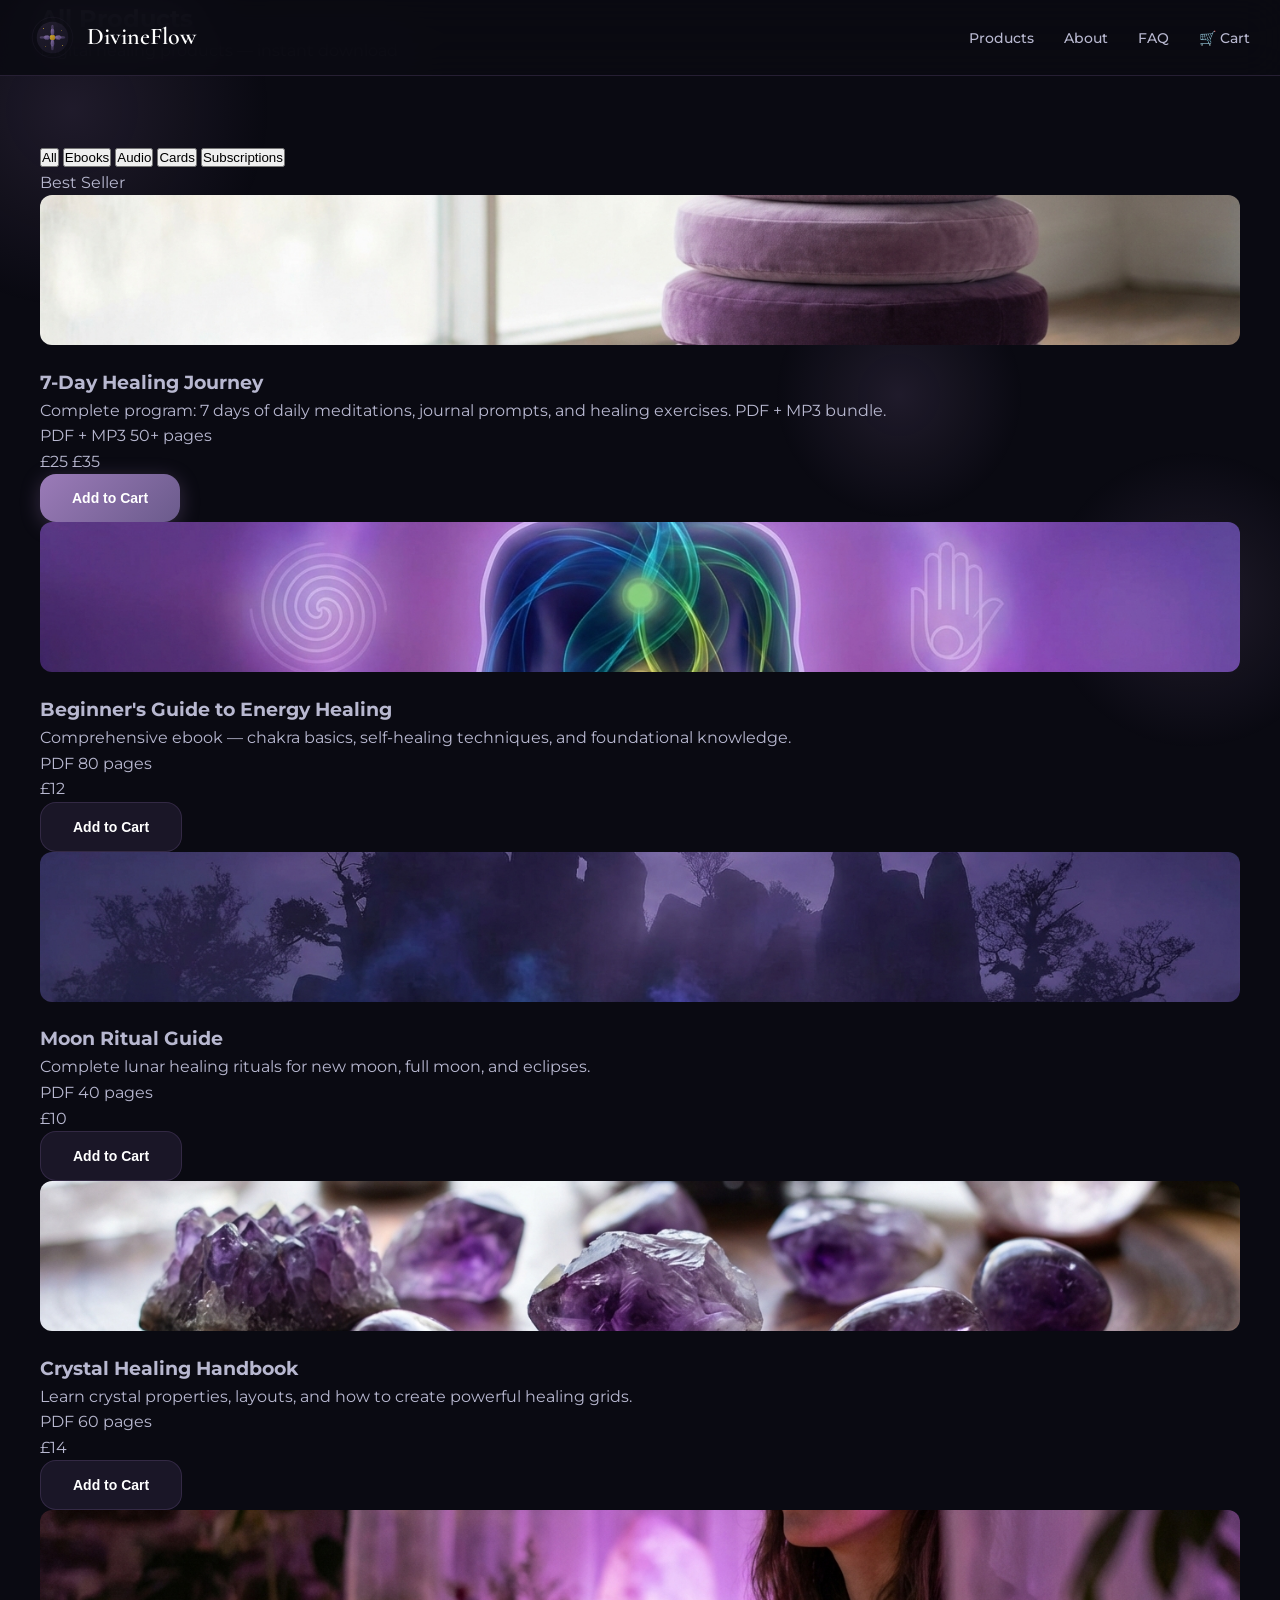
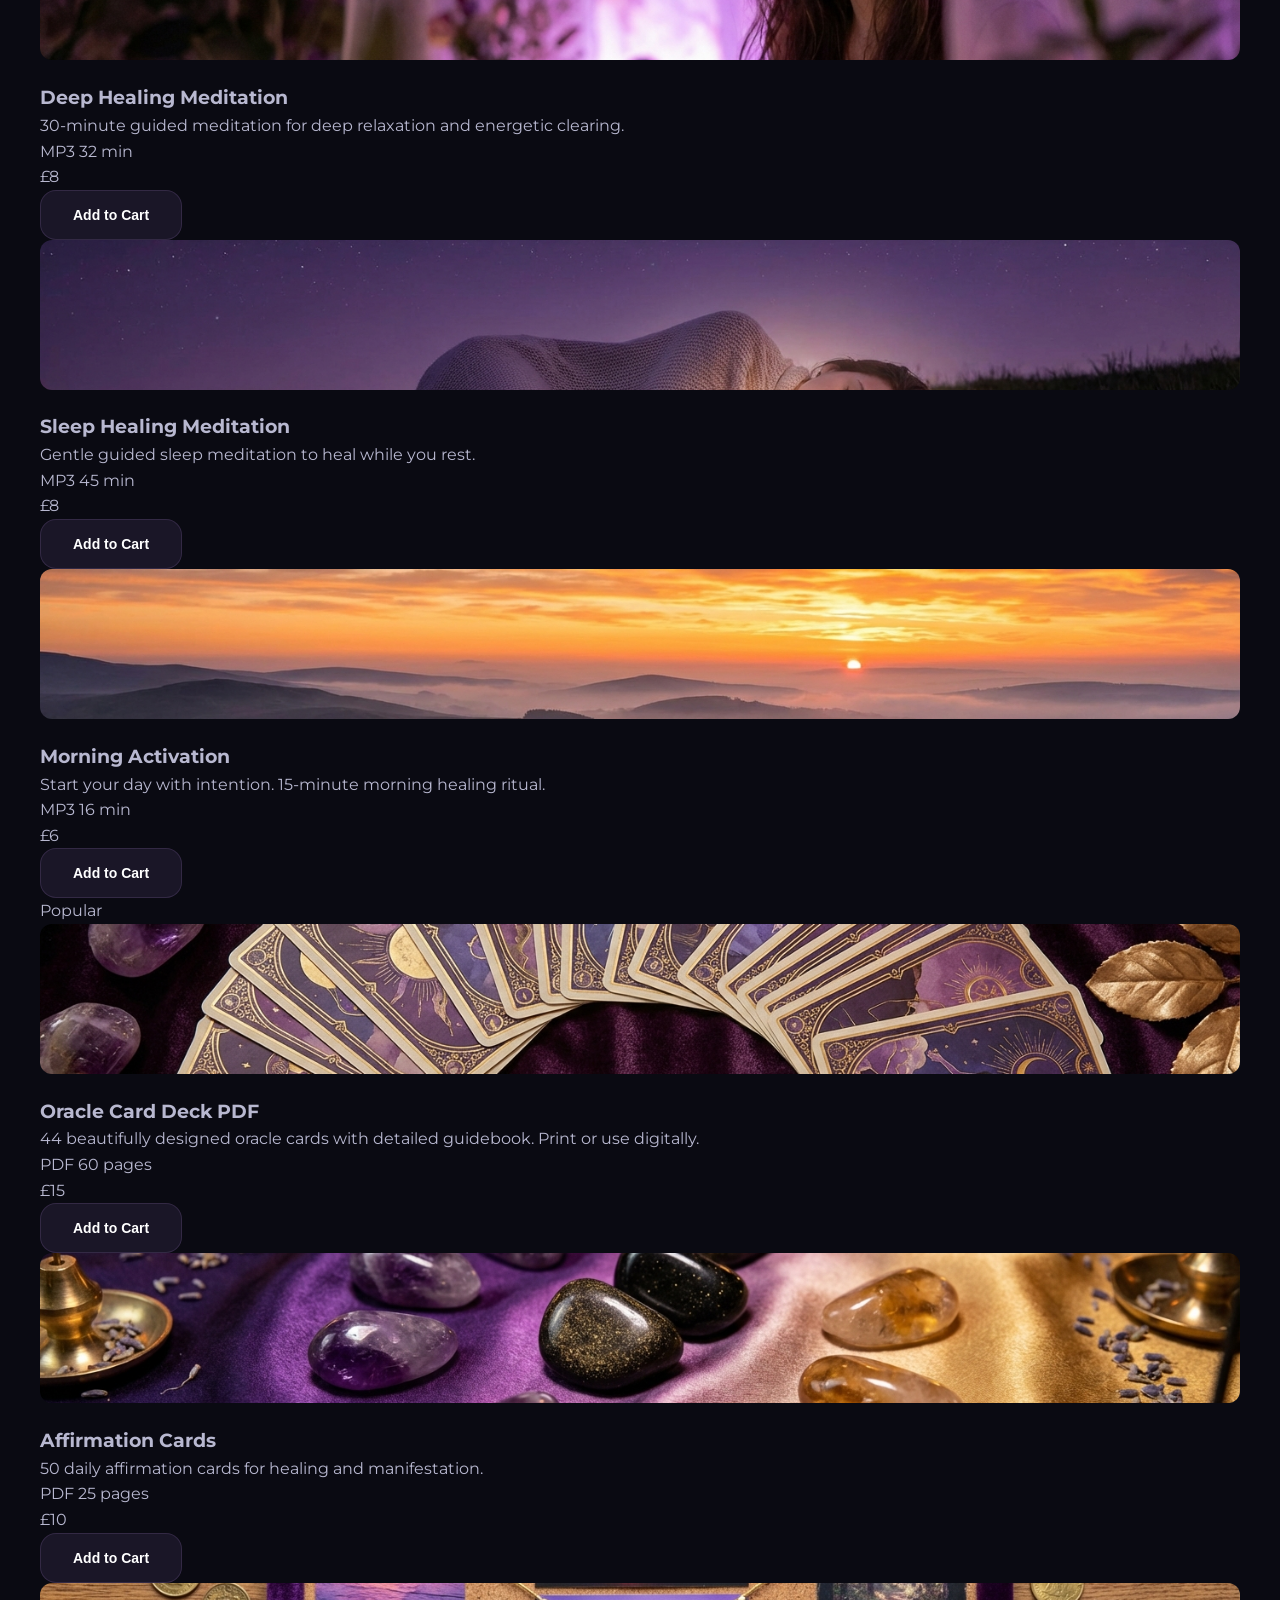
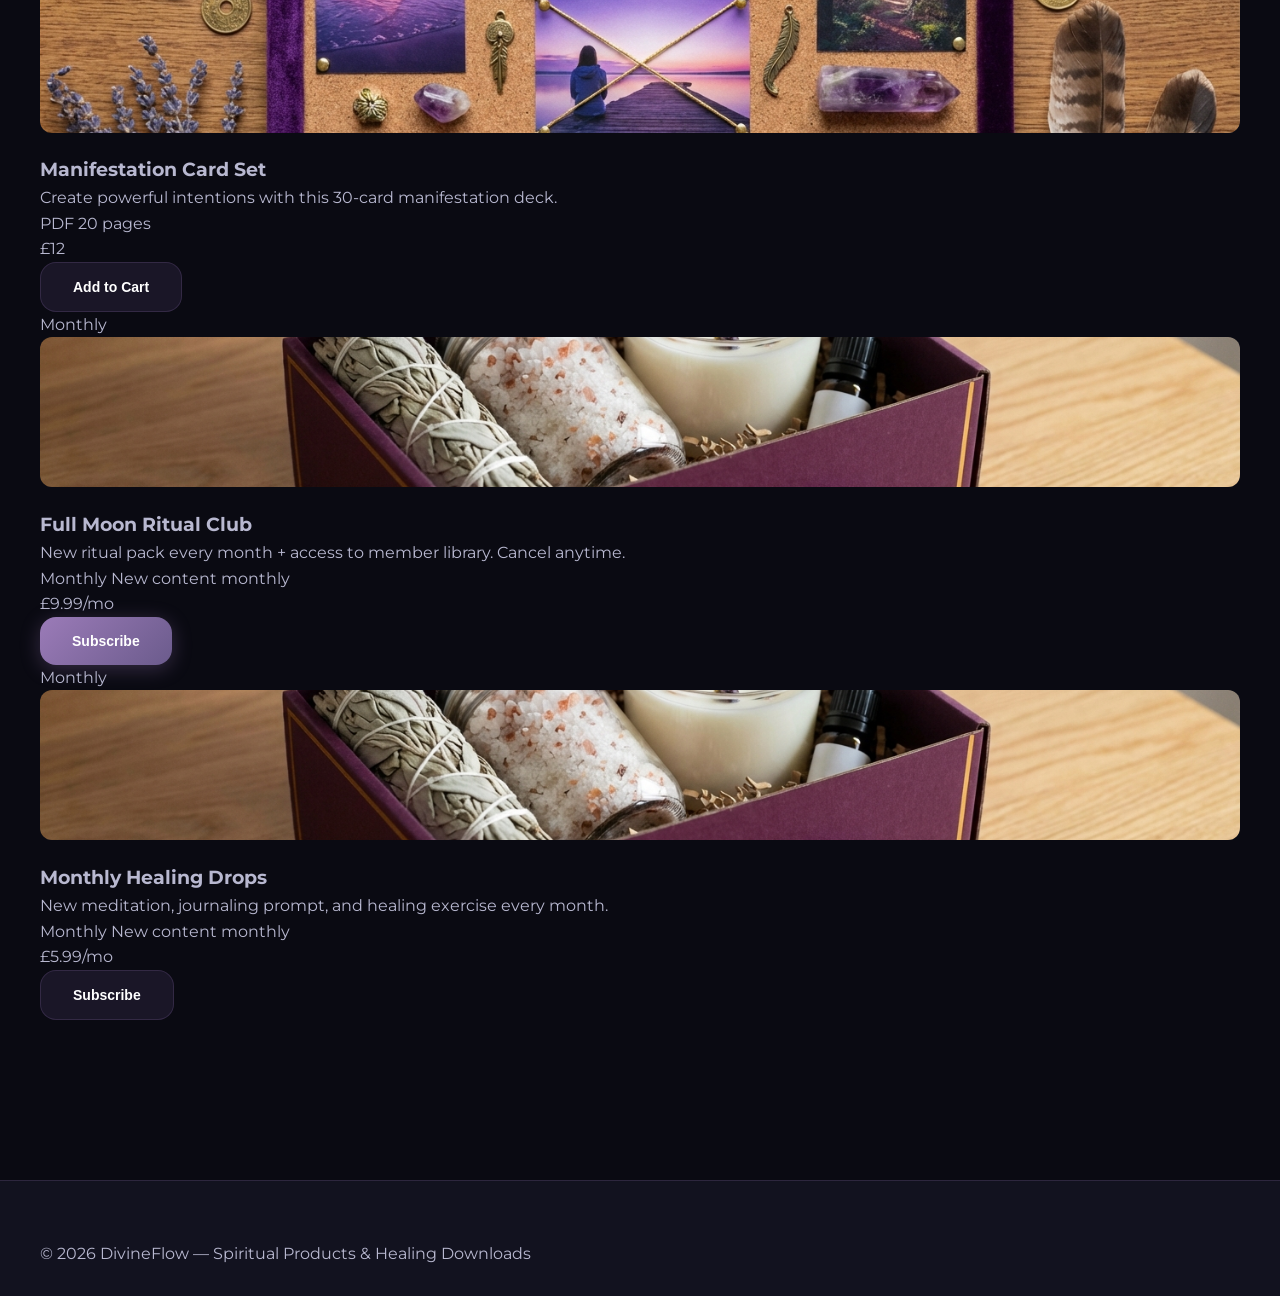
==== commit 0d902c42: "Add product images for all 11 products" ====
--- a/products.html
+++ b/products.html
@@ -54,7 +54,7 @@
                 <!-- Ebook Products -->
                 <div class="product-card scroll-fade" data-category="ebook" id="journey">
                     <div class="product-badge">Best Seller</div>
-                    <div class="product-img">🧘</div>
+                    <div class="product-img"><img src="product-7day.png" alt="7-Day Healing Journey"></div>
                     <h3>7-Day Healing Journey</h3>
                     <p class="product-desc">Complete program: 7 days of daily meditations, journal prompts, and healing exercises. PDF + MP3 bundle.</p>
                     <div class="product-meta">
@@ -66,7 +66,7 @@
                 </div>
 
                 <div class="product-card scroll-fade" data-category="ebook">
-                    <div class="product-img">📖</div>
+                    <div class="product-img"><img src="product-energy.png" alt="Energy Healing"></div>
                     <h3>Beginner's Guide to Energy Healing</h3>
                     <p class="product-desc">Comprehensive ebook — chakra basics, self-healing techniques, and foundational knowledge.</p>
                     <div class="product-meta">
@@ -78,7 +78,7 @@
                 </div>
 
                 <div class="product-card scroll-fade" data-category="ebook">
-                    <div class="product-img">🌙</div>
+                    <div class="product-img"><img src="product-moonritual.png" alt="Moon Ritual"></div>
                     <h3>Moon Ritual Guide</h3>
                     <p class="product-desc">Complete lunar healing rituals for new moon, full moon, and eclipses.</p>
                     <div class="product-meta">
@@ -90,7 +90,7 @@
                 </div>
 
                 <div class="product-card scroll-fade" data-category="ebook">
-                    <div class="product-img">💎</div>
+                    <div class="product-img"><img src="product-crystals.png" alt="Crystals"></div>
                     <h3>Crystal Healing Handbook</h3>
                     <p class="product-desc">Learn crystal properties, layouts, and how to create powerful healing grids.</p>
                     <div class="product-meta">
@@ -103,7 +103,7 @@
 
                 <!-- Audio Products -->
                 <div class="product-card scroll-fade" data-category="audio" id="audio">
-                    <div class="product-img">🎵</div>
+                    <div class="product-img"><img src="product-deepmeditation.png" alt="Deep Meditation"></div>
                     <h3>Deep Healing Meditation</h3>
                     <p class="product-desc">30-minute guided meditation for deep relaxation and energetic clearing.</p>
                     <div class="product-meta">
@@ -115,7 +115,7 @@
                 </div>
 
                 <div class="product-card scroll-fade" data-category="audio">
-                    <div class="product-img">😴</div>
+                    <div class="product-img"><img src="product-sleep.png" alt="Sleep Meditation"></div>
                     <h3>Sleep Healing Meditation</h3>
                     <p class="product-desc">Gentle guided sleep meditation to heal while you rest.</p>
                     <div class="product-meta">
@@ -127,7 +127,7 @@
                 </div>
 
                 <div class="product-card scroll-fade" data-category="audio">
-                    <div class="product-img">🧠</div>
+                    <div class="product-img"><img src="product-morning.png" alt="Morning"></div>
                     <h3>Morning Activation</h3>
                     <p class="product-desc">Start your day with intention. 15-minute morning healing ritual.</p>
                     <div class="product-meta">
@@ -141,7 +141,7 @@
                 <!-- Card Products -->
                 <div class="product-card scroll-fade" data-category="cards" id="oracle">
                     <div class="product-badge">Popular</div>
-                    <div class="product-img">🔮</div>
+                    <div class="product-img"><img src="product-oracle.png" alt="Oracle Cards"></div>
                     <h3>Oracle Card Deck PDF</h3>
                     <p class="product-desc">44 beautifully designed oracle cards with detailed guidebook. Print or use digitally.</p>
                     <div class="product-meta">
@@ -153,7 +153,7 @@
                 </div>
 
                 <div class="product-card scroll-fade" data-category="cards">
-                    <div class="product-img">🃏</div>
+                    <div class="product-img"><img src="product-affirmations.png" alt="Affirmations"></div>
                     <h3>Affirmation Cards</h3>
                     <p class="product-desc">50 daily affirmation cards for healing and manifestation.</p>
                     <div class="product-meta">
@@ -165,7 +165,7 @@
                 </div>
 
                 <div class="product-card scroll-fade" data-category="cards">
-                    <div class="product-img">💐</div>
+                    <div class="product-img"><img src="product-manifestation.png" alt="Manifestation"></div>
                     <h3>Manifestation Card Set</h3>
                     <p class="product-desc">Create powerful intentions with this 30-card manifestation deck.</p>
                     <div class="product-meta">
@@ -179,7 +179,7 @@
                 <!-- Subscription Products -->
                 <div class="product-card scroll-fade" data-category="subscription" id="subscriptions">
                     <div class="product-badge">Monthly</div>
-                    <div class="product-img">🌕</div>
+                    <div class="product-img"><img src="product-monthly.png" alt="Monthly"></div>
                     <h3>Full Moon Ritual Club</h3>
                     <p class="product-desc">New ritual pack every month + access to member library. Cancel anytime.</p>
                     <div class="product-meta">
@@ -192,7 +192,7 @@
 
                 <div class="product-card scroll-fade" data-category="subscription">
                     <div class="product-badge">Monthly</div>
-                    <div class="product-img">📥</div>
+                    <div class="product-img"><img src="product-monthly.png" alt="Monthly Drops"></div>
                     <h3>Monthly Healing Drops</h3>
                     <p class="product-desc">New meditation, journaling prompt, and healing exercise every month.</p>
                     <div class="product-meta">
--- a/styles.css
+++ b/styles.css
@@ -1,3 +1,59 @@
+/* CSS Variables - Dark/Light Theme */
+:root {
+    /* Dark theme (default) */
+    --bg-primary: #0a0a12;
+    --bg-secondary: #12121f;
+    --bg-card: rgba(30, 25, 45, 0.8);
+    --bg-card-hover: rgba(45, 38, 65, 0.9);
+    --text-primary: #ffffff;
+    --text-secondary: #b8b8d0;
+    --text-muted: #7a7a9a;
+    --accent-primary: #9b7bb8;
+    --accent-secondary: #6b5b8c;
+    --accent-gold: #d4af37;
+    --accent-gold-light: #f0d878;
+    --border-color: rgba(155, 123, 184, 0.2);
+    --border-hover: rgba(155, 123, 184, 0.4);
+    --shadow: rgba(0, 0, 0, 0.3);
+    --orb-opacity: 0.15;
+}
+
+[data-theme="light"] {
+    --bg-primary: #f8f6ff;
+    --bg-secondary: #ffffff;
+    --bg-card: rgba(255, 255, 255, 0.9);
+    --bg-card-hover: rgba(245, 240, 255, 0.95);
+    --text-primary: #1a1a2e;
+    --text-secondary: #4a4a6a;
+    --text-muted: #7a7a9a;
+    --accent-primary: #7b5ba8;
+    --accent-secondary: #9b7bb8;
+    --border-color: rgba(123, 91, 168, 0.2);
+    --border-hover: rgba(123, 91, 168, 0.4);
+    --shadow: rgba(123, 91, 168, 0.1);
+    --orb-opacity: 0.08;
+}
+
+/* Reset */
+*, *::before, *::after {
+    box-sizing: border-box;
+    margin: 0;
+    padding: 0;
+}
+
+html {
+    scroll-behavior: smooth;
+}
+
+body {
+    font-family: 'Montserrat', sans-serif;
+    background: var(--bg-primary);
+    color: var(--text-secondary);
+    line-height: 1.6;
+    min-height: 100vh;
+    transition: background 0.5s ease, color 0.5s ease;
+}
+
 /* Floating Healing Orbs */
 .floating-orbs {
     position: fixed;
@@ -13,2152 +69,950 @@
 .orb {
     position: absolute;
     border-radius: 50%;
-    opacity: 0.15;
+    opacity: var(--orb-opacity);
     animation: float 20s ease-in-out infinite;
-}
-
-.orb-1 {
-    width: 300px;
-    height: 300px;
-    background: radial-gradient(circle, var(--lavender) 0%, transparent 70%);
-    top: 10%;
-    left: -5%;
-    animation-delay: 0s;
-}
-
-.orb-2 {
-    width: 200px;
-    height: 200px;
-    background: radial-gradient(circle, var(--soft-purple) 0%, transparent 70%);
-    top: 60%;
-    right: -3%;
-    animation-delay: -4s;
-    animation-duration: 25s;
-}
-
-.orb-3 {
-    width: 150px;
-    height: 150px;
-    background: radial-gradient(circle, var(--calm-blue) 0%, transparent 70%);
-    top: 30%;
-    right: 20%;
-    animation-delay: -8s;
-    animation-duration: 18s;
-}
-
-.orb-4 {
-    width: 250px;
-    height: 250px;
-    background: radial-gradient(circle, var(--sky-blue) 0%, transparent 70%);
-    bottom: 10%;
-    left: 10%;
-    animation-delay: -12s;
-    animation-duration: 22s;
-}
-
-.orb-5 {
-    width: 180px;
-    height: 180px;
-    background: radial-gradient(circle, var(--lavender) 0%, transparent 70%);
-    top: 50%;
-    left: 40%;
-    animation-delay: -6s;
-    animation-duration: 28s;
-}
+    background: radial-gradient(circle, var(--accent-primary) 0%, transparent 70%);
+}
+
+.orb-1 { width: 400px; height: 400px; top: -10%; left: -10%; animation-delay: 0s; }
+.orb-2 { width: 300px; height: 300px; top: 50%; right: -5%; animation-delay: -5s; animation-duration: 25s; }
+.orb-3 { width: 250px; height: 250px; top: 30%; right: 20%; animation-delay: -10s; animation-duration: 18s; }
+.orb-4 { width: 200px; height: 200px; bottom: 10%; left: 10%; animation-delay: -15s; animation-duration: 22s; }
+.orb-5 { width: 150px; height: 150px; bottom: 30%; right: 30%; animation-delay: -8s; animation-duration: 20s; }
 
 @keyframes float {
-    0%, 100% {
-        transform: translate(0, 0) scale(1);
-    }
-    25% {
-        transform: translate(30px, -30px) scale(1.1);
-    }
-    50% {
-        transform: translate(-20px, 20px) scale(0.95);
-    }
-    75% {
-        transform: translate(20px, 30px) scale(1.05);
-    }
-}
-
-/* Logo Styles */
+    0%, 100% { transform: translate(0, 0) scale(1); }
+    25% { transform: translate(30px, -30px) scale(1.05); }
+    50% { transform: translate(-20px, 20px) scale(0.95); }
+    75% { transform: translate(20px, 30px) scale(1.02); }
+}
+
+/* Theme Toggle */
+.theme-toggle {
+    position: fixed;
+    top: 20px;
+    right: 20px;
+    z-index: 1000;
+    width: 50px;
+    height: 50px;
+    border-radius: 50%;
+    border: 2px solid var(--border-color);
+    background: var(--bg-card);
+    cursor: pointer;
+    font-size: 24px;
+    transition: all 0.3s ease;
+    display: flex;
+    align-items: center;
+    justify-content: center;
+}
+
+.theme-toggle:hover {
+    transform: scale(1.1);
+    border-color: var(--accent-primary);
+    box-shadow: 0 0 20px var(--shadow);
+}
+
+/* Header */
+.header {
+    position: fixed;
+    top: 0;
+    left: 0;
+    right: 0;
+    z-index: 100;
+    background: rgba(10, 10, 18, 0.9);
+    backdrop-filter: blur(20px);
+    border-bottom: 1px solid var(--border-color);
+    transition: all 0.3s ease;
+}
+
+[data-theme="light"] .header {
+    background: rgba(248, 246, 255, 0.9);
+}
+
+.nav {
+    max-width: 1400px;
+    margin: 0 auto;
+    padding: 15px 30px;
+    display: flex;
+    justify-content: space-between;
+    align-items: center;
+}
+
 .logo {
     display: flex;
     align-items: center;
-    gap: 0.75rem;
-}
-
-.logo-icon {
-    flex-shrink: 0;
+    gap: 12px;
+    text-decoration: none;
+}
+
+.logo-img {
+    width: 45px;
+    height: 45px;
+    border-radius: 12px;
+    object-fit: cover;
 }
 
 .logo-text {
     font-family: 'Cormorant Garamond', serif;
-    font-size: 1.75rem;
+    font-size: 24px;
     font-weight: 600;
-    color: var(--deep-purple);
-    letter-spacing: 0.05em;
-}
-
-/* Hero Fade-in Animations */
-.fade-in {
-    opacity: 0;
-    animation: fadeInUp 0.8s ease forwards;
-}
-
-.delay-1 { animation-delay: 0.2s; }
-.delay-2 { animation-delay: 0.4s; }
-.delay-3 { animation-delay: 0.6s; }
-
-@keyframes fadeInUp {
-    from {
-        opacity: 0;
-        transform: translateY(30px);
-    }
-    to {
-        opacity: 1;
-        transform: translateY(0);
-    }
-}
-
-/* Scroll Fade Animation */
-.scroll-fade {
-    opacity: 0;
-    transform: translateY(30px);
-    transition: opacity 0.6s ease, transform 0.6s ease;
-}
-
-.scroll-fade.visible {
-    opacity: 1;
-    transform: translateY(0);
-}
-
-/* Automation Banner */
-.automation-banner {
-    display: inline-flex;
-    align-items: center;
-    gap: 0.75rem;
-    background: rgba(255, 255, 255, 0.9);
-    padding: 1rem 1.5rem;
-    border-radius: 50px;
-    margin-bottom: 2rem;
-    box-shadow: 0 4px 20px rgba(93, 78, 109, 0.15);
-    border: 1px solid var(--lavender);
-    max-width: 600px;
-}
-
-.auto-icon {
-    font-size: 1.5rem;
-}
-
-.auto-text {
-    font-size: 0.95rem;
-    color: var(--text-medium);
-    line-height: 1.4;
-}
-
-.auto-text strong {
-    color: var(--deep-purple);
-}
-
-/* Large Prominent Button */
-.btn-large {
-    font-size: 1.2rem;
-    padding: 1.3rem 3.5rem;
-    display: inline-flex;
-    flex-direction: column;
-    align-items: center;
-    gap: 0.3rem;
-}
-
-.btn-text {
-    font-size: 1.15rem;
-    font-weight: 600;
-}
-
-.btn-subtext {
-    font-size: 0.85rem;
-    font-weight: 400;
-    opacity: 0.9;
-}
-
-/* Auto Promo Section */
-.auto-promos {
-    display: flex;
-    justify-content: center;
-    gap: 1.5rem;
-    flex-wrap: wrap;
-    margin-bottom: 2rem;
-}
-
-.auto-promo {
-    display: flex;
-    align-items: center;
-    gap: 0.5rem;
-    background: linear-gradient(135deg, var(--lavender) 0%, var(--sky-blue) 100%);
-    padding: 0.75rem 1.25rem;
-    border-radius: 30px;
-    font-size: 0.9rem;
-    color: var(--deep-purple);
-    border: 1px solid var(--soft-purple);
-}
-
-.auto-promo-icon {
-    font-size: 1.2rem;
-}
-
-/* CTA Box */
-.cta-box {
-    background: linear-gradient(135deg, var(--lavender) 0%, var(--sky-blue) 100%);
-    padding: 2.5rem;
-    border-radius: 16px;
-    text-align: center;
-    margin: 2rem auto;
-    max-width: 600px;
-    border: 2px solid var(--soft-purple);
-}
-
-.cta-box h3 {
-    font-size: 1.75rem;
-    margin-bottom: 1rem;
-    color: var(--deep-purple);
-}
-
-.cta-box p {
-    color: var(--text-medium);
-    margin-bottom: 1.5rem;
-}
-
-/* DivineFlow - Calming Healing Color Scheme */
-/* Purples, Soft Blues, Whites */
-
-:root {
-    /* Primary Colors */
-    --lavender: #E6E6FA;
-    --soft-purple: #B8A9C9;
-    --medium-purple: #8B7B9B;
-    --deep-purple: #5D4E6D;
-    
-    /* Soft Blues */
-    --sky-blue: #E0F4FF;
-    --soft-blue: #A8D4E6;
-    --calm-blue: #7CB8C9;
-    
-    /* Whites & Neutrals */
-    --white: #FFFFFF;
-    --off-white: #FAF9F6;
-    --cream: #F5F3EF;
-    
-    /* Text Colors */
-    --text-dark: #3D3D3D;
-    --text-medium: #5A5A5A;
-    --text-light: #7A7A7A;
-    
-    /* Accent */
-    --accent: deep-purple;
-}
-
-* {
-    margin: 0;
-    padding: 0;
-    box-sizing: border-box;
-}
-
-html {
-    scroll-behavior: smooth;
-}
-
-body {
-    font-family: 'Montserrat', sans-serif;
-    line-height: 1.7;
-    color: var(--text-dark);
-    background-color: var(--off-white);
-}
-
-h1, h2, h3 {
-    font-family: 'Cormorant Garamond', serif;
-    font-weight: 500;
-    color: var(--deep-purple);
-}
-
-.container {
-    max-width: 1100px;
-    margin: 0 auto;
-    padding: 0 2rem;
-}
-
-/* Header */
-.header {
-    background-color: var(--white);
-    box-shadow: 0 2px 10px rgba(93, 78, 109, 0.08);
-    position: fixed;
-    width: 100%;
-    top: 0;
-    z-index: 100;
-    transition: all 0.3s ease;
-}
-
-.header.scrolled {
-    box-shadow: 0 4px 20px rgba(93, 78, 109, 0.12);
-    background-color: rgba(255, 255, 255, 0.95);
-    backdrop-filter: blur(10px);
-}
-
-.nav {
-    display: flex;
-    justify-content: space-between;
-    align-items: center;
-    padding: 1rem 2rem;
-    max-width: 1100px;
-    margin: 0 auto;
-}
-
-.logo {
-    font-family: 'Cormorant Garamond', serif;
-    font-size: 1.75rem;
-    font-weight: 600;
-    color: var(--deep-purple);
-    letter-spacing: 0.05em;
+    color: var(--text-primary);
 }
 
 .nav-links {
     display: flex;
     list-style: none;
-    gap: 2rem;
+    gap: 30px;
+    align-items: center;
 }
 
 .nav-links a {
+    color: var(--text-secondary);
     text-decoration: none;
-    color: var(--text-medium);
-    font-size: 0.95rem;
-    font-weight: 400;
+    font-weight: 500;
+    font-size: 14px;
     transition: color 0.3s ease;
+    position: relative;
+}
+
+.nav-links a::after {
+    content: '';
+    position: absolute;
+    bottom: -5px;
+    left: 0;
+    width: 0;
+    height: 2px;
+    background: var(--accent-gold);
+    transition: width 0.3s ease;
 }
 
 .nav-links a:hover {
-    color: var(--deep-purple);
-}
-
-/* Background Gradient Animation */
-@keyframes gradientShift {
-    0% {
-        background-position: 0% 50%;
-    }
-    50% {
-        background-position: 100% 50%;
-    }
-    100% {
-        background-position: 0% 50%;
-    }
-}
-
-/* Fade In Animation */
-@keyframes fadeInUp {
-    from {
-        opacity: 0;
-        transform: translateY(30px);
-    }
-    to {
-        opacity: 1;
-        transform: translateY(0);
-    }
-}
-
-/* Apply animation to sections */
-.section {
-    padding: 5rem 0;
-    animation: fadeInUp 0.8s ease forwards;
-    opacity: 0;
-}
-
-.section:nth-child(2) { animation-delay: 0.1s; }
-.section:nth-child(3) { animation-delay: 0.2s; }
-.section:nth-child(4) { animation-delay: 0.3s; }
-.section:nth-child(5) { animation-delay: 0.4s; }
-.section:nth-child(6) { animation-delay: 0.5s; }
-.section:nth-child(7) { animation-delay: 0.6s; }
-.section:nth-child(8) { animation-delay: 0.7s; }
-.section:nth-child(9) { animation-delay: 0.8s; }
-.section:nth-child(10) { animation-delay: 0.9s; }
-.section:nth-child(11) { animation-delay: 1.0s; }
-.section:nth-child(12) { animation-delay: 1.1s; }
-.section:nth-child(13) { animation-delay: 1.2s; }
-.section:nth-child(14) { animation-delay: 1.3s; }
-.section:nth-child(15) { animation-delay: 1.4s; }
-.section:nth-child(16) { animation-delay: 1.5s; }
-.section:nth-child(17) { animation-delay: 1.6s; }
-.section:nth-child(18) { animation-delay: 1.7s; }
-.section:nth-child(19) { animation-delay: 1.8s; }
-
+    color: var(--text-primary);
+}
+
+.nav-links a:hover::after {
+    width: 100%;
+}
+
+.mobile-menu-btn {
+    display: none;
+    background: none;
+    border: none;
+    font-size: 28px;
+    cursor: pointer;
+    color: var(--text-primary);
+}
+
+.mobile-nav {
+    display: none;
+    padding: 20px;
+    background: var(--bg-secondary);
+    border-top: 1px solid var(--border-color);
+}
+
+.mobile-nav a {
+    display: block;
+    padding: 15px;
+    color: var(--text-secondary);
+    text-decoration: none;
+    border-bottom: 1px solid var(--border-color);
+}
+
+/* Hero Section */
 .hero {
     min-height: 100vh;
     display: flex;
     align-items: center;
     justify-content: center;
     text-align: center;
-    background: linear-gradient(135deg, var(--sky-blue) 0%, var(--lavender) 50%, var(--soft-purple) 100%);
-    background-size: 200% 200%;
-    animation: gradientShift 15s ease infinite;
-    padding: 6rem 2rem 4rem;
+    padding: 120px 20px 80px;
+    position: relative;
+    z-index: 1;
 }
 
 .hero-content {
-    max-width: 700px;
-    animation: fadeInUp 1s ease forwards;
+    max-width: 800px;
+    position: relative;
+    z-index: 2;
+}
+
+.hero-logo-img {
+    width: 180px;
+    height: 180px;
+    margin: 0 auto 30px;
+    border-radius: 50%;
+    animation: pulse-glow 3s ease-in-out infinite;
+    box-shadow: 0 0 60px rgba(155, 123, 184, 0.4);
+}
+
+@keyframes pulse-glow {
+    0%, 100% { box-shadow: 0 0 40px rgba(155, 123, 184, 0.3); }
+    50% { box-shadow: 0 0 80px rgba(212, 175, 55, 0.4); }
 }
 
 .hero h1 {
-    font-size: 3.5rem;
-    margin-bottom: 1.5rem;
-    color: var(--deep-purple);
+    font-family: 'Cormorant Garamond', serif;
+    font-size: clamp(36px, 8vw, 72px);
+    color: var(--text-primary);
+    margin-bottom: 20px;
     line-height: 1.2;
 }
 
 .hero-subtitle {
-    font-size: 1.25rem;
-    color: var(--text-medium);
-    margin-bottom: 2.5rem;
-    font-weight: 300;
+    font-size: clamp(16px, 3vw, 20px);
+    color: var(--text-muted);
+    margin-bottom: 30px;
+    max-width: 600px;
+    margin-left: auto;
+    margin-right: auto;
+}
+
+.automation-banner {
+    display: inline-flex;
+    align-items: center;
+    gap: 10px;
+    background: rgba(212, 175, 55, 0.15);
+    border: 1px solid rgba(212, 175, 55, 0.3);
+    padding: 12px 24px;
+    border-radius: 30px;
+    margin-bottom: 30px;
+    font-size: 14px;
+    color: var(--accent-gold-light);
+}
+
+.hero-btns {
+    display: flex;
+    gap: 15px;
+    justify-content: center;
+    flex-wrap: wrap;
 }
 
 /* Buttons */
 .btn {
-    display: inline-block;
-    padding: 1rem 2.5rem;
+    display: inline-flex;
+    flex-direction: column;
+    align-items: center;
+    padding: 16px 32px;
+    border-radius: 16px;
     text-decoration: none;
-    border-radius: 50px;
-    font-weight: 500;
-    font-size: 1rem;
+    font-weight: 600;
+    font-size: 14px;
     transition: all 0.3s ease;
-    letter-spacing: 0.03em;
-}
-
-/* Prominent Book Session Buttons */
+    cursor: pointer;
+    border: none;
+}
+
 .btn-primary {
-    background-color: var(--deep-purple);
-    color: var(--white);
-    border: 2px solid var(--deep-purple);
-    box-shadow: 0 4px 15px rgba(93, 78, 109, 0.3);
-    font-size: 1.1rem;
-    padding: 1.1rem 2.8rem;
+    background: linear-gradient(135deg, var(--accent-primary), var(--accent-secondary));
+    color: white;
+    box-shadow: 0 4px 20px rgba(155, 123, 184, 0.3);
 }
 
 .btn-primary:hover {
-    background-color: transparent;
-    color: var(--deep-purple);
-    box-shadow: 0 6px 25px rgba(93, 78, 109, 0.4);
-    transform: translateY(-2px);
-}
-
-/* Hero specific button - extra prominent */
-.hero .btn-primary {
-    background: linear-gradient(135deg, var(--deep-purple) 0%, var(--medium-purple) 100%);
-    border: none;
-    font-size: 1.2rem;
-    padding: 1.3rem 3.5rem;
-    box-shadow: 0 6px 25px rgba(93, 78, 109, 0.4);
-    animation: fadeInUp 1s ease 0.5s forwards, pulseGlow 3s ease-in-out 2s infinite;
-    opacity: 0;
-}
-
-@keyframes pulseGlow {
-    0%, 100% {
-        box-shadow: 0 6px 25px rgba(93, 78, 109, 0.4);
-    }
-    50% {
-        box-shadow: 0 6px 35px rgba(139, 123, 155, 0.6);
-    }
-}
-
-.hero .btn-primary:hover {
     transform: translateY(-3px);
-    box-shadow: 0 10px 35px rgba(93, 78, 109, 0.5);
+    box-shadow: 0 8px 30px rgba(155, 123, 184, 0.5);
 }
 
 .btn-secondary {
-    background-color: var(--white);
-    color: var(--deep-purple);
-    border: 2px solid var(--deep-purple);
+    background: var(--bg-card);
+    color: var(--text-primary);
+    border: 1px solid var(--border-color);
 }
 
 .btn-secondary:hover {
-    background-color: var(--deep-purple);
-    color: var(--white);
+    background: var(--bg-card-hover);
+    border-color: var(--accent-primary);
+}
+
+.btn-outline {
+    background: transparent;
+    color: var(--text-primary);
+    border: 2px solid var(--border-color);
+}
+
+.btn-outline:hover {
+    border-color: var(--accent-gold);
+    color: var(--accent-gold);
+}
+
+.btn-subtext {
+    font-size: 12px;
+    opacity: 0.8;
+    margin-top: 4px;
+}
+
+/* Hero Background */
+.hero-bg {
+    position: absolute;
+    top: 0;
+    left: 0;
+    right: 0;
+    bottom: 0;
+    z-index: 1;
+    overflow: hidden;
+}
+
+.hero-circle {
+    position: absolute;
+    border-radius: 50%;
+    border: 1px solid var(--border-color);
+    animation: rotate 60s linear infinite;
+}
+
+.hero-circle-1 { width: 600px; height: 600px; top: -200px; left: -100px; }
+.hero-circle-2 { width: 400px; height: 400px; bottom: -100px; right: -100px; animation-duration: 45s; animation-direction: reverse; }
+.hero-circle-3 { width: 200px; height: 200px; top: 40%; left: 60%; animation-duration: 30s; }
+
+@keyframes rotate {
+    from { transform: rotate(0deg); }
+    to { transform: rotate(360deg); }
 }
 
 /* Sections */
 .section {
-    padding: 5rem 0;
-}
-
-.section h2 {
-    font-size: 2.5rem;
-    text-align: center;
-    margin-bottom: 2rem;
-    position: relative;
-}
-
-.section h2::after {
-    content: '';
-    display: block;
-    width: 60px;
-    height: 2px;
-    background: var(--soft-purple);
-    margin: 1rem auto 0;
-}
-
-/* About Section */
-.about {
-    background-color: var(--white);
-}
-
-.about .container {
-    max-width: 800px;
-}
-
-.about p {
-    margin-bottom: 1.5rem;
-    color: var(--text-medium);
-}
-
-.about .highlight {
-    font-family: 'Cormorant Garamond', serif;
-    font-size: 1.4rem;
-    color: var(--deep-purple);
-    font-style: italic;
-    margin-top: 2rem;
-}
-
-/* What Is Section */
-.what-is {
-    background: linear-gradient(180deg, var(--cream) 0%, var(--sky-blue) 100%);
-}
-
-.what-is .intro {
-    text-align: center;
-    font-size: 1.15rem;
-    color: var(--text-medium);
-    max-width: 800px;
-    margin: 0 auto 3rem;
-}
-
-.steps {
-    display: grid;
-    grid-template-columns: repeat(auto-fit, minmax(220px, 1fr));
-    gap: 2rem;
-    max-width: 900px;
-    margin: 0 auto;
-}
-
-.step {
-    text-align: center;
-    padding: 2rem 1.5rem;
-    background-color: var(--white);
-    border-radius: 12px;
-    box-shadow: 0 4px 20px rgba(93, 78, 109, 0.08);
-    transition: transform 0.3s ease, box-shadow 0.3s ease;
-}
-
-.step:hover {
-    transform: translateY(-8px);
-    box-shadow: 0 12px 35px rgba(93, 78, 109, 0.15);
-}
-
-.step-number {
-    display: inline-block;
-    width: 40px;
-    height: 40px;
-    line-height: 40px;
-    background-color: var(--soft-purple);
-    color: var(--white);
-    border-radius: 50%;
-    font-family: 'Cormorant Garamond', serif;
-    font-size: 1.25rem;
-    font-weight: 600;
-    margin-bottom: 1rem;
-}
-
-.step p {
-    color: var(--text-medium);
-    font-size: 0.95rem;
-}
-
-.what-is .note {
-    text-align: center;
-    max-width: 700px;
-    margin: 3rem auto 0;
-    color: var(--text-light);
-    font-style: italic;
-}
-
-/* Services Section */
-.services {
-    background-color: var(--white);
-}
-
-.pricing-grid {
-    display: grid;
-    grid-template-columns: repeat(auto-fit, minmax(280px, 1fr));
-    gap: 2rem;
-    margin-top: 3rem;
-}
-
-.pricing-card {
-    background-color: var(--cream);
-    padding: 2.5rem 2rem;
-    border-radius: 16px;
-    text-align: center;
-    transition: all 0.3s ease;
-    border: 2px solid transparent;
-}
-
-.pricing-card:hover {
-    box-shadow: 0 8px 30px rgba(93, 78, 109, 0.12);
-    transform: translateY(-5px);
-}
-
-.pricing-card.featured {
-    background: linear-gradient(135deg, var(--lavender) 0%, var(--sky-blue) 100%);
-    border-color: var(--soft-purple);
-    transform: scale(1.02);
-}
-
-.pricing-card h3 {
-    font-size: 1.5rem;
-    margin-bottom: 1rem;
-    color: var(--deep-purple);
-}
-
-.pricing-card .price {
-    font-family: 'Cormorant Garamond', serif;
-    font-size: 3rem;
-    font-weight: 600;
-    color: var(--deep-purple);
-    line-height: 1;
-}
-
-/* Launch Offer */
-.launch-offer {
-    background: linear-gradient(135deg, var(--lavender) 0%, var(--sky-blue) 100%);
-    padding: 2.5rem;
-    border-radius: 16px;
-    text-align: center;
-    margin-bottom: 3rem;
-    border: 2px solid var(--soft-purple);
-}
-
-.launch-badge {
-    display: inline-block;
-    background-color: var(--deep-purple);
-    color: var(--white);
-    padding: 0.4rem 1.2rem;
-    border-radius: 20px;
-    font-size: 0.85rem;
-    font-weight: 500;
-    margin-bottom: 1rem;
-}
-
-.launch-offer h3 {
-    font-size: 1.75rem;
-    color: var(--deep-purple);
-    margin-bottom: 0.5rem;
-}
-
-.launch-price {
-    font-family: 'Cormorant Garamond', serif;
-    font-size: 2.5rem;
-    font-weight: 600;
-    color: var(--deep-purple);
-    margin-bottom: 1rem;
-}
-
-.launch-price .original-price {
-    text-decoration: line-through;
-    color: var(--text-light);
-    font-size: 1.5rem;
-    margin-left: 0.5rem;
-}
-
-.save-badge {
-    background-color: #e74c3c;
-    color: var(--white);
-    padding: 0.3rem 0.8rem;
-    border-radius: 12px;
-    font-size: 0.8rem;
-    font-weight: 500;
-    margin-left: 0.5rem;
-}
-
-.launch-offer p {
-    color: var(--text-medium);
-    margin-bottom: 1.5rem;
-    max-width: 500px;
-    margin-left: auto;
-    margin-right: auto;
-}
-
-.pricing-card .duration {
-    color: var(--text-light);
-    font-size: 0.9rem;
-    margin-bottom: 1.5rem;
-}
-
-.pricing-card p {
-    color: var(--text-medium);
-    font-size: 0.95rem;
-    margin-bottom: 1.5rem;
-}
-
-.services-note {
-    text-align: center;
-    margin-top: 3rem;
-    color: var(--text-light);
-    font-style: italic;
-}
-
-/* Testimonials Section */
-.testimonials {
-    background: linear-gradient(180deg, var(--sky-blue) 0%, var(--lavender) 100%);
-}
-
-.testimonial-grid {
-    display: grid;
-    grid-template-columns: repeat(auto-fit, minmax(300px, 1fr));
-    gap: 2rem;
-    margin-top: 2rem;
-}
-
-.testimonial {
-    background-color: var(--white);
-    padding: 2rem;
-    border-radius: 12px;
-    box-shadow: 0 4px 20px rgba(93, 78, 109, 0.08);
-}
-
-.testimonial blockquote {
-    font-family: 'Cormorant Garamond', serif;
-    font-size: 1.25rem;
-    font-style: italic;
-    color: var(--text-medium);
-    line-height: 1.6;
-    margin-bottom: 1rem;
-}
-
-.testimonial cite {
-    color: var(--soft-purple);
-    font-weight: 500;
-    font-size: 0.9rem;
-}
-
-/* FAQ Section */
-.faq {
-    background-color: var(--cream);
-}
-
-.faq-grid {
-    display: grid;
-    grid-template-columns: repeat(auto-fit, minmax(320px, 1fr));
-    gap: 2rem;
-    margin-top: 2rem;
-}
-
-.faq-item {
-    background-color: var(--white);
-    padding: 2rem;
-    border-radius: 12px;
-    box-shadow: 0 4px 20px rgba(93, 78, 109, 0.08);
-}
-
-.faq-item h3 {
-    font-size: 1.25rem;
-    color: var(--deep-purple);
-    margin-bottom: 1rem;
-}
-
-.faq-item p {
-    color: var(--text-medium);
-    font-size: 0.95rem;
-    line-height: 1.7;
-}
-
-/* Contact Section */
-.contact {
-    background-color: var(--white);
-    text-align: center;
-}
-
-.contact .container {
-    max-width: 600px;
-}
-
-.contact p {
-    color: var(--text-medium);
-    margin-bottom: 1.5rem;
-}
-
-.contact .email {
-    font-size: 1.1rem;
-    margin: 2rem 0;
-}
-
-.contact .email a {
-    color: var(--deep-purple);
-    text-decoration: none;
-    font-weight: 500;
-    border-bottom: 1px solid var(--soft-purple);
-    transition: border-color 0.3s ease;
-}
-
-.contact .email a:hover {
-    border-color: var(--deep-purple);
-}
-
-.contact .closing {
-    margin-top: 3rem;
-    font-style: italic;
-    color: var(--text-light);
-}
-
-/* Footer */
-.footer {
-    background-color: var(--deep-purple);
-    color: var(--white);
-    text-align: center;
-    padding: 2rem 0;
-}
-
-.footer p {
-    color: var(--lavender);
-    font-size: 0.9rem;
-}
-
-/* Responsive */
-@media (max-width: 768px) {
-    .hero h1 {
-        font-size: 2.5rem;
-    }
-    
-    .nav-links {
-        display: none;
-    }
-    
-    .section h2 {
-        font-size: 2rem;
-    }
-    
-    .pricing-card.featured {
-        transform: none;
-    }
-}
-
-/* Preparation Section */
-.preparation {
-    background-color: var(--white);
-}
-
-.preparation .intro {
-    text-align: center;
-    font-size: 1.15rem;
-    color: var(--text-medium);
-    max-width: 700px;
-    margin: 0 auto 3rem;
-}
-
-.prep-steps {
-    display: grid;
-    grid-template-columns: repeat(auto-fit, minmax(280px, 1fr));
-    gap: 2rem;
-    margin-top: 2rem;
-}
-
-.prep-card {
-    background: linear-gradient(135deg, var(--cream) 0%, var(--sky-blue) 100%);
-    padding: 2rem;
-    border-radius: 12px;
-    border-left: 4px solid var(--soft-purple);
-}
-
-.prep-card h3 {
-    font-size: 1.35rem;
-    margin-bottom: 1.25rem;
-    color: var(--deep-purple);
-}
-
-.prep-card ul {
-    list-style: none;
-    padding: 0;
-}
-
-.prep-card li {
-    position: relative;
-    padding-left: 1.5rem;
-    margin-bottom: 0.85rem;
-    color: var(--text-medium);
-    font-size: 0.95rem;
-}
-
-.prep-card li::before {
-    content: '✦';
-    position: absolute;
-    left: 0;
-    color: var(--soft-purple);
-    font-size: 0.7rem;
-    top: 0.4rem;
-}
-
-/* Results Section */
-.results {
-    background: linear-gradient(180deg, var(--lavender) 0%, var(--cream) 100%);
-}
-
-.results .intro {
-    text-align: center;
-    font-size: 1.15rem;
-    color: var(--text-medium);
-    max-width: 700px;
-    margin: 0 auto 3rem;
-}
-
-.results-grid {
-    display: grid;
-    grid-template-columns: repeat(auto-fit, minmax(300px, 1fr));
-    gap: 1.5rem;
-    margin-top: 2rem;
-}
-
-.result-item {
-    background-color: var(--white);
-    padding: 1.75rem;
-    border-radius: 12px;
-    box-shadow: 0 4px 15px rgba(93, 78, 109, 0.08);
-    transition: transform 0.3s ease;
-}
-
-.result-item:hover {
-    transform: translateY(-3px);
-}
-
-.result-item h3 {
-    font-size: 1.25rem;
-    margin-bottom: 0.75rem;
-    color: var(--deep-purple);
-}
-
-.result-item p {
-    color: var(--text-medium);
-    font-size: 0.95rem;
-    line-height: 1.6;
-}
-
-.results-note {
-    text-align: center;
-    margin-top: 3rem;
-    color: var(--text-light);
-    font-style: italic;
-    max-width: 700px;
-    margin-left: auto;
-    margin-right: auto;
-}
-
-/* Gift Vouchers Section */
-.gift-vouchers {
-    background-color: var(--white);
-}
-
-.gift-vouchers .intro {
-    text-align: center;
-    font-size: 1.15rem;
-    color: var(--text-medium);
-    max-width: 700px;
-    margin: 0 auto 3rem;
-}
-
-.voucher-content {
-    display: grid;
-    grid-template-columns: 1fr 1fr;
-    gap: 3rem;
-    align-items: center;
-    margin-top: 2rem;
-}
-
-.voucher-info {
-    padding-right: 2rem;
-}
-
-.voucher-info p {
-    color: var(--text-medium);
-    margin-bottom: 1.5rem;
-}
-
-.voucher-info ul {
-    list-style: none;
-    padding: 0;
-    margin-bottom: 2rem;
-}
-
-.voucher-info li {
-    position: relative;
-    padding-left: 1.75rem;
-    margin-bottom: 1rem;
-    color: var(--text-medium);
-}
-
-.voucher-info li::before {
-    content: '♥';
-    position: absolute;
-    left: 0;
-    color: var(--soft-purple);
-    font-size: 0.9rem;
-    top: 0.2rem;
-}
-
-.voucher-info a {
-    color: var(--deep-purple);
-    text-decoration: none;
-    font-weight: 500;
-    border-bottom: 1px solid var(--soft-purple);
-    transition: border-color 0.3s ease;
-}
-
-.voucher-info a:hover {
-    border-color: var(--deep-purple);
-}
-
-.voucher-highlight {
-    display: flex;
-    justify-content: center;
-}
-
-.voucher-card {
-    background: linear-gradient(135deg, var(--deep-purple) 0%, var(--medium-purple) 100%);
-    color: var(--white);
-    padding: 3rem 2.5rem;
-    border-radius: 16px;
-    text-align: center;
-    box-shadow: 0 10px 40px rgba(93, 78, 109, 0.25);
-    max-width: 350px;
-}
-
-.voucher-label {
-    display: inline-block;
-    background-color: var(--lavender);
-    color: var(--deep-purple);
-    padding: 0.4rem 1rem;
-    border-radius: 20px;
-    font-size: 0.8rem;
-    font-weight: 500;
-    margin-bottom: 1.5rem;
-    text-transform: uppercase;
-    letter-spacing: 0.05em;
-}
-
-.voucher-card h3 {
-    color: var(--white);
-    font-size: 1.75rem;
-    margin-bottom: 1rem;
-}
-
-.voucher-card p {
-    color: var(--lavender);
-    font-size: 1rem;
-    margin-bottom: 1.5rem;
-}
-
-.voucher-note {
-    font-style: italic;
-    font-size: 0.9rem !important;
-    opacity: 0.9;
-}
-
-/* Referral Section */
-.referral {
-    background: linear-gradient(180deg, var(--sky-blue) 0%, var(--lavender) 100%);
-}
-
-.referral .intro {
-    text-align: center;
-    font-size: 1.15rem;
-    color: var(--text-medium);
-    max-width: 700px;
-    margin: 0 auto 3rem;
-}
-
-.referral-steps {
-    display: grid;
-    grid-template-columns: repeat(3, 1fr);
-    gap: 2rem;
-    margin-top: 2rem;
-}
-
-.referral-step {
-    text-align: center;
-    padding: 2rem 1.5rem;
-    background-color: var(--white);
-    border-radius: 12px;
-    box-shadow: 0 4px 20px rgba(93, 78, 109, 0.08);
-}
-
-.referral-icon {
-    font-size: 2.5rem;
-    display: block;
-    margin-bottom: 1rem;
-}
-
-.referral-step h3 {
-    font-size: 1.25rem;
-    margin-bottom: 0.75rem;
-    color: var(--deep-purple);
-}
-
-.referral-step p {
-    color: var(--text-medium);
-    font-size: 0.95rem;
-}
-
-.referral-note {
-    text-align: center;
-    margin-top: 2.5rem;
-    color: var(--text-medium);
-    font-size: 1.05rem;
-}
-
-.referral a {
-    color: var(--deep-purple);
-    text-decoration: none;
-    font-weight: 500;
-    border-bottom: 1px solid var(--soft-purple);
-    transition: border-color 0.3s ease;
-}
-
-.referral a:hover {
-    border-color: var(--deep-purple);
-}
-
-/* FAQ Section Updates */
-.faq-closing {
-    text-align: center;
-    margin-top: 3rem;
-    color: var(--text-medium);
-    font-size: 1.05rem;
-}
-
-.faq-closing a {
-    color: var(--deep-purple);
-    text-decoration: none;
-    font-weight: 500;
-    border-bottom: 1px solid var(--soft-purple);
-    transition: border-color 0.3s ease;
-}
-
-.faq-closing a:hover {
-    border-color: var(--deep-purple);
-}
-
-/* Responsive for new sections */
-@media (max-width: 900px) {
-    .voucher-content {
-        grid-template-columns: 1fr;
-        gap: 2rem;
-    }
-    
-    .voucher-info {
-        padding-right: 0;
-        text-align: center;
-    }
-    
-    .referral-steps {
-        grid-template-columns: 1fr;
-    }
-}
-
-@media (max-width: 600px) {
-    .prep-steps,
-    .results-grid,
-    .faq-grid {
-        grid-template-columns: 1fr;
-    }
-}
-
-/* Corporate Wellness Section */
-.corporate {
-    background-color: var(--cream);
-}
-
-.corporate .intro {
-    text-align: center;
-    font-size: 1.15rem;
-    color: var(--text-medium);
-    max-width: 700px;
-    margin: 0 auto 3rem;
-}
-
-.corporate-content {
-    display: grid;
-    grid-template-columns: 1fr 1fr;
-    gap: 3rem;
-    margin-top: 2rem;
-}
-
-.corporate-info h3 {
-    font-size: 1.5rem;
-    margin-bottom: 1rem;
-}
-
-.corporate-info > p {
-    color: var(--text-medium);
-    margin-bottom: 2rem;
-}
-
-.corporate-benefits {
-    display: grid;
-    gap: 1.5rem;
-}
-
-.benefit-item {
-    display: flex;
-    gap: 1rem;
-    align-items: flex-start;
-}
-
-.benefit-icon {
-    font-size: 1.5rem;
-    flex-shrink: 0;
-}
-
-.benefit-item h4 {
-    font-family: 'Cormorant Garamond', serif;
-    font-size: 1.15rem;
-    color: var(--deep-purple);
-    margin-bottom: 0.25rem;
-}
-
-.benefit-item p {
-    font-size: 0.9rem;
-    color: var(--text-medium);
-    line-height: 1.5;
-}
-
-.corporate-packages h3 {
-    text-align: center;
-    font-size: 1.5rem;
-    margin-bottom: 1.5rem;
-}
-
-.corporate-card {
-    background-color: var(--white);
-    padding: 2rem;
-    border-radius: 12px;
-    box-shadow: 0 4px 20px rgba(93, 78, 109, 0.08);
-    margin-bottom: 1.5rem;
-    position: relative;
-}
-
-.corporate-card.featured {
-    border: 2px solid var(--soft-purple);
-    transform: scale(1.02);
-}
-
-.popular-badge {
-    position: absolute;
-    top: -12px;
-    left: 50%;
-    transform: translateX(-50%);
-    background-color: var(--soft-purple);
-    color: var(--white);
-    padding: 0.35rem 1rem;
-    border-radius: 20px;
-    font-size: 0.8rem;
-    font-weight: 500;
-}
-
-.corporate-card h4 {
-    font-family: 'Cormorant Garamond', serif;
-    font-size: 1.35rem;
-    color: var(--deep-purple);
-    margin-bottom: 0.5rem;
-}
-
-.corporate-price {
-    font-size: 2rem;
-    font-weight: 600;
-    color: var(--deep-purple);
-    margin-bottom: 1rem;
-}
-
-.corporate-price span {
-    font-size: 1rem;
-    font-weight: 400;
-    color: var(--text-light);
-}
-
-.corporate-card ul {
-    list-style: none;
-    padding: 0;
-    margin-bottom: 1.5rem;
-}
-
-.corporate-card li {
-    padding: 0.5rem 0;
-    color: var(--text-medium);
-    border-bottom: 1px solid var(--lavender);
-    font-size: 0.9rem;
-}
-
-.corporate-card li:last-child {
-    border-bottom: none;
-}
-
-.corporate-note {
-    text-align: center;
-    margin-top: 2rem;
-    color: var(--text-medium);
-    font-style: italic;
-}
-
-/* Monthly Subscription Section */
-.subscription {
-    background-color: var(--white);
-}
-
-.subscription .intro {
-    text-align: center;
-    font-size: 1.15rem;
-    color: var(--text-medium);
-    max-width: 700px;
-    margin: 0 auto 3rem;
-}
-
-.subscription-grid {
-    display: grid;
-    grid-template-columns: repeat(auto-fit, minmax(280px, 1fr));
-    gap: 2rem;
-    margin-top: 2rem;
-}
-
-.subscription-card {
-    background-color: var(--cream);
-    padding: 2.5rem 2rem;
-    border-radius: 16px;
-    text-align: center;
-    position: relative;
-    border: 2px solid transparent;
-    transition: transform 0.3s ease, box-shadow 0.3s ease;
-}
-
-.subscription-card:hover {
-    transform: translateY(-5px);
-    box-shadow: 0 10px 30px rgba(93, 78, 109, 0.15);
-}
-
-.subscription-card.featured {
-    background: linear-gradient(135deg, var(--lavender) 0%, var(--sky-blue) 100%);
-    border-color: var(--soft-purple);
-}
-
-.best-value-badge {
-    position: absolute;
-    top: -12px;
-    left: 50%;
-    transform: translateX(-50%);
-    background-color: var(--calm-blue);
-    color: var(--white);
-    padding: 0.35rem 1.2rem;
-    border-radius: 20px;
-    font-size: 0.8rem;
-    font-weight: 500;
-}
-
-.subscription-card h3 {
-    font-size: 1.5rem;
-    margin-bottom: 0.5rem;
-}
-
-.subscription-price {
-    font-size: 2.5rem;
-    font-weight: 600;
-    color: var(--deep-purple);
-    margin-bottom: 0.5rem;
-}
-
-.subscription-price span {
-    font-size: 1rem;
-    font-weight: 400;
-    color: var(--text-light);
-}
-
-.subscription-desc {
-    color: var(--text-medium);
-    font-size: 0.95rem;
-    margin-bottom: 1.5rem;
-    font-style: italic;
-}
-
-.subscription-features {
-    list-style: none;
-    padding: 0;
-    margin-bottom: 2rem;
-    text-align: left;
-}
-
-.subscription-features li {
-    padding: 0.6rem 0;
-    color: var(--text-medium);
-    font-size: 0.9rem;
-    border-bottom: 1px solid rgba(184, 169, 201, 0.3);
-}
-
-.subscription-features li:last-child {
-    border-bottom: none;
-}
-
-.subscription-benefits {
-    margin-top: 4rem;
-    padding-top: 3rem;
-    border-top: 1px solid var(--lavender);
-}
-
-.subscription-benefits h3 {
-    text-align: center;
-    font-size: 1.75rem;
-    margin-bottom: 2rem;
-}
-
-.benefits-grid {
-    display: grid;
-    grid-template-columns: repeat(auto-fit, minmax(220px, 1fr));
-    gap: 2rem;
-}
-
-.benefit-box {
-    text-align: center;
-    padding: 1.5rem;
-}
-
-.benefit-emoji {
-    font-size: 2.5rem;
-    display: block;
-    margin-bottom: 1rem;
-}
-
-.benefit-box h4 {
-    font-family: 'Cormorant Garamond', serif;
-    font-size: 1.25rem;
-    color: var(--deep-purple);
-    margin-bottom: 0.5rem;
-}
-
-.benefit-box p {
-    color: var(--text-medium);
-    font-size: 0.9rem;
-    line-height: 1.6;
-}
-
-.subscription-note {
-    text-align: center;
-    margin-top: 3rem;
-    color: var(--text-light);
-    font-size: 0.9rem;
-}
-
-/* Responsive for corporate and subscription */
-@media (max-width: 900px) {
-    .corporate-content {
-        grid-template-columns: 1fr;
-    }
-    
-    .corporate-info {
-        text-align: center;
-    }
-    
-    .corporate-benefits {
-        max-width: 500px;
-        margin: 0 auto;
-    }
-    
-    .corporate-card.featured {
-        transform: none;
-    }
-}
-
-@media (max-width: 600px) {
-    .subscription-grid {
-        grid-template-columns: 1fr;
-    }
-    
-    .benefits-grid {
-        grid-template-columns: 1fr;
-    }
-}
-
-/* Special Occasions */
-.special-occasions {
-    background: linear-gradient(135deg, var(--cream) 0%, var(--lavender) 100%);
-}
-
-.occasion-icon {
-    font-size: 2.5rem;
-    display: block;
-    margin-bottom: 0.5rem;
-}
-
-/* Pet Healing */
-.pet-healing {
-    background-color: var(--white);
-}
-
-.pet-content {
-    max-width: 900px;
-    margin: 0 auto;
-}
-
-.pet-note {
-    text-align: center;
-    margin-top: 2rem;
-    color: var(--text-medium);
-    font-size: 0.95rem;
-    padding: 1rem;
-    background: var(--sky-blue);
-    border-radius: 8px;
-}
-
-/* Chakra Balancing */
-.chakra {
-    background: linear-gradient(180deg, var(--lavender) 0%, var(--white) 100%);
-}
-
-.chakra-note {
-    text-align: center;
-    margin-top: 2rem;
-    color: var(--text-medium);
-    font-size: 0.95rem;
-}
-
-/* Past Life Reading */
-.past-life {
-    background-color: var(--cream);
-}
-
-.past-life-intro {
-    max-width: 700px;
-    margin: 0 auto 2.5rem;
-    text-align: center;
-}
-
-.insights-list {
-    list-style: none;
-    padding: 0;
-    margin-top: 1.5rem;
-    display: grid;
-    grid-template-columns: repeat(auto-fit, minmax(250px, 1fr));
-    gap: 1rem;
-}
-
-.insights-list li {
-    padding: 1rem;
-    background: var(--white);
-    border-radius: 8px;
-    color: var(--text-medium);
-    font-size: 0.95rem;
-    border-left: 3px solid var(--soft-purple);
-}
-
-.past-life-note {
-    text-align: center;
-    margin-top: 2rem;
-    color: var(--text-medium);
-    font-size: 0.95rem;
-    font-style: italic;
-}
-
-/* Resources */
-.resources {
-    background: linear-gradient(135deg, var(--sky-blue) 0%, var(--soft-blue) 100%);
-}
-
-.resources-grid {
-    display: grid;
-    grid-template-columns: repeat(auto-fit, minmax(300px, 1fr));
-    gap: 2rem;
-    margin-top: 2rem;
-}
-
-.resource-card {
-    background: var(--white);
-    padding: 2rem;
-    border-radius: 12px;
-    text-align: center;
-    box-shadow: 0 4px 15px rgba(0, 0, 0, 0.05);
-}
-
-.resource-icon {
-    font-size: 3rem;
-    display: block;
-    margin-bottom: 1rem;
-}
-
-.resource-card h3 {
-    font-size: 1.5rem;
-    margin-bottom: 1rem;
-}
-
-.resource-card p {
-    color: var(--text-medium);
-    margin-bottom: 1.5rem;
-    font-size: 0.95rem;
-}
-
-/* Product Grid */
-.product-grid {
-    display: grid;
-    grid-template-columns: repeat(auto-fit, minmax(280px, 1fr));
-    gap: 24px;
-    margin-top: 30px;
-}
-
-.product-card {
-    background: linear-gradient(145deg, rgba(93, 78, 109, 0.3), rgba(45, 38, 56, 0.5));
-    border: 1px solid rgba(139, 123, 155, 0.3);
-    border-radius: 16px;
-    padding: 24px;
-    text-align: center;
-    transition: transform 0.3s ease, box-shadow 0.3s ease;
-}
-
-.product-card:hover {
-    transform: translateY(-5px);
-    box-shadow: 0 10px 40px rgba(139, 123, 155, 0.2);
-}
-
-.product-icon {
-    font-size: 48px;
-    margin-bottom: 12px;
-}
-
-.product-card h3 {
-    font-size: 18px;
-    color: #E8DFE8;
-    margin-bottom: 8px;
-}
-
-.product-desc {
-    font-size: 14px;
-    color: #A8A4B8;
-    margin-bottom: 16px;
-    line-height: 1.5;
-}
-
-.product-price {
-    font-size: 24px;
-    font-weight: 600;
-    color: #D4AF37;
-    margin-bottom: 16px;
-}
-
-/* Categories */
-.category-grid {
-    display: grid;
-    grid-template-columns: repeat(auto-fit, minmax(200px, 1fr));
-    gap: 20px;
-    margin-top: 30px;
-}
-
-.category-card {
-    background: rgba(93, 78, 109, 0.2);
-    border: 1px solid rgba(139, 123, 155, 0.2);
-    border-radius: 12px;
-    padding: 24px;
-    text-align: center;
-    cursor: pointer;
-    transition: all 0.3s ease;
-}
-
-.category-card:hover {
-    background: rgba(139, 123, 155, 0.3);
-    transform: scale(1.02);
-}
-
-.cat-icon {
-    font-size: 36px;
-    display: block;
-    margin-bottom: 8px;
-}
-
-.category-card h3 {
-    font-size: 16px;
-    color: #E8DFE8;
-    margin-bottom: 4px;
-}
-
-.category-card p {
-    font-size: 13px;
-    color: #A8A4B8;
-}
-
-/* FAQ */
-.faq-grid {
-    display: grid;
-    gap: 20px;
-    margin-top: 30px;
-}
-
-.faq-item {
-    background: rgba(93, 78, 109, 0.2);
-    border-left: 3px solid #8B7B9B;
-    padding: 20px;
-    border-radius: 0 12px 12px 0;
-}
-
-.faq-item h3 {
-    font-size: 16px;
-    color: #E8DFE8;
-    margin-bottom: 8px;
-}
-
-.faq-item p {
-    font-size: 14px;
-    color: #A8A4B8;
-    line-height: 1.6;
-}
-
-/* Footer */
-.footer {
-    background: rgba(30, 25, 45, 0.9);
-    border-top: 1px solid rgba(139, 123, 155, 0.2);
-    padding: 40px 20px;
-    text-align: center;
-    margin-top: 60px;
-}
-
-.footer p {
-    color: #A8A4B8;
-    font-size: 14px;
-}
-
-.footer-note {
-    margin-top: 8px;
-    color: #8B7B9B !important;
-    font-size: 12px !important;
-}
-
-/* Page Headers */
-.page-header {
-    padding: 120px 20px 60px;
-    text-align: center;
+    padding: 80px 20px;
     position: relative;
     z-index: 1;
 }
 
-.page-header h1 {
+.container {
+    max-width: 1200px;
+    margin: 0 auto;
+}
+
+.section-title {
     font-family: 'Cormorant Garamond', serif;
-    font-size: 48px;
-    color: var(--white);
+    font-size: clamp(28px, 5vw, 42px);
+    color: var(--text-primary);
+    text-align: center;
     margin-bottom: 10px;
 }
 
-.page-header p {
-    color: var(--muted);
-    font-size: 18px;
-}
-
-/* Products Page */
-.product-tabs {
-    display: flex;
-    justify-content: center;
-    gap: 10px;
-    margin-bottom: 40px;
-    flex-wrap: wrap;
-}
-
-.tab {
-    padding: 10px 24px;
-    background: rgba(93, 78, 109, 0.3);
-    border: 1px solid rgba(139, 123, 155, 0.3);
-    border-radius: 25px;
-    color: var(--text-light);
-    cursor: pointer;
-    transition: all 0.3s ease;
-    font-size: 14px;
-}
-
-.tab:hover, .tab.active {
-    background: var(--lavender);
-    color: var(--deep-purple);
-}
-
-.products-grid {
-    display: grid;
-    grid-template-columns: repeat(auto-fill, minmax(300px, 1fr));
-    gap: 30px;
-}
-
-.product-card {
-    background: linear-gradient(145deg, rgba(93, 78, 109, 0.4), rgba(45, 38, 56, 0.6));
-    border: 1px solid rgba(139, 123, 155, 0.3);
-    border-radius: 20px;
-    padding: 30px;
-    position: relative;
-    transition: all 0.3s ease;
-}
-
-.product-card:hover {
-    transform: translateY(-5px);
-    box-shadow: 0 15px 40px rgba(139, 123, 155, 0.2);
-}
-
-.product-badge {
-    position: absolute;
-    top: 15px;
-    right: 15px;
-    background: var(--golden);
-    color: var(--deep-purple);
-    padding: 4px 12px;
-    border-radius: 12px;
-    font-size: 12px;
-    font-weight: 600;
-}
-
-.product-img {
-    font-size: 64px;
+.section-subtitle {
     text-align: center;
-    margin-bottom: 15px;
-}
-
-.product-card h3 {
-    font-size: 20px;
-    color: var(--white);
-    margin-bottom: 10px;
-}
-
-.product-desc {
-    color: var(--muted);
-    font-size: 14px;
-    line-height: 1.6;
-    margin-bottom: 15px;
-}
-
-.product-meta {
-    display: flex;
-    gap: 15px;
-    margin-bottom: 15px;
-}
-
-.product-format, .product-pages {
-    background: rgba(139, 123, 155, 0.2);
-    padding: 4px 10px;
-    border-radius: 8px;
-    font-size: 12px;
-    color: var(--text-light);
-}
-
-.product-price {
-    font-size: 28px;
-    font-weight: 600;
-    color: var(--golden);
-    margin-bottom: 15px;
-}
-
-.product-price .was {
-    font-size: 18px;
-    color: var(--muted);
-    text-decoration: line-through;
-    margin-left: 8px;
+    color: var(--text-muted);
+    margin-bottom: 50px;
+}
+
+/* Scroll Animations */
+.scroll-fade {
+    opacity: 0;
+    transform: translateY(30px);
+    transition: all 0.8s ease;
+}
+
+.scroll-fade.visible {
+    opacity: 1;
+    transform: translateY(0);
+}
+
+.fade-in {
+    opacity: 0;
+    animation: fadeIn 1s ease forwards;
+}
+
+.delay-1 { animation-delay: 0.2s; }
+.delay-2 { animation-delay: 0.4s; }
+.delay-3 { animation-delay: 0.6s; }
+
+@keyframes fadeIn {
+    from { opacity: 0; transform: translateY(20px); }
+    to { opacity: 1; transform: translateY(0); }
 }
 
 /* Featured Products */
 .featured-grid {
     display: grid;
-    grid-template-columns: 2fr 1fr 1fr;
+    grid-template-columns: repeat(auto-fit, minmax(280px, 1fr));
     gap: 30px;
-    margin-top: 40px;
 }
 
 .featured-card {
-    background: linear-gradient(145deg, rgba(93, 78, 109, 0.4), rgba(45, 38, 56, 0.6));
-    border: 1px solid rgba(139, 123, 155, 0.3);
-    border-radius: 20px;
+    background: var(--bg-card);
+    border: 1px solid var(--border-color);
+    border-radius: 24px;
     padding: 30px;
-    position: relative;
+    text-align: center;
+    transition: all 0.3s ease;
+}
+
+.featured-card:hover {
+    transform: translateY(-10px);
+    box-shadow: 0 20px 40px var(--shadow);
+    border-color: var(--border-hover);
 }
 
 .featured-main {
     grid-row: span 2;
 }
 
+.featured-badge {
+    display: inline-block;
+    background: var(--accent-gold);
+    color: var(--bg-primary);
+    padding: 6px 16px;
+    border-radius: 20px;
+    font-size: 12px;
+    font-weight: 600;
+    margin-bottom: 15px;
+}
+
 .featured-icon {
-    font-size: 48px;
+    font-size: 56px;
     margin-bottom: 15px;
 }
 
+.featured-card h3 {
+    color: var(--text-primary);
+    margin-bottom: 10px;
+    font-size: 20px;
+}
+
+.featured-card p {
+    color: var(--text-muted);
+    font-size: 14px;
+    margin-bottom: 15px;
+}
+
 .featured-price {
-    font-size: 24px;
-    color: var(--golden);
+    font-size: 28px;
+    font-weight: 600;
+    color: var(--accent-gold);
+    margin-bottom: 20px;
 }
 
 .featured-price .was {
-    font-size: 16px;
-    color: var(--muted);
+    font-size: 18px;
+    color: var(--text-muted);
     text-decoration: line-through;
-    margin-left: 8px;
-}
-
-/* About Page */
-.about-grid {
-    display: grid;
-    grid-template-columns: 1fr 1fr;
-    gap: 60px;
-    align-items: center;
-}
-
-.about-content h2 {
-    font-size: 36px;
-    color: var(--white);
-    margin-bottom: 20px;
-}
-
-.about-content p {
-    color: var(--muted);
-    font-size: 16px;
-    line-height: 1.8;
-    margin-bottom: 15px;
-}
-
-.about-logo {
-    max-width: 300px;
-    width: 100%;
-    display: block;
-    margin: 0 auto;
-}
-
-.values-grid {
+}
+
+/* Categories */
+.cat-preview-grid {
     display: grid;
     grid-template-columns: repeat(4, 1fr);
-    gap: 30px;
-    margin-top: 40px;
-}
-
-.value-card {
+    gap: 20px;
+}
+
+.cat-preview-card {
+    background: var(--bg-card);
+    border: 1px solid var(--border-color);
+    border-radius: 20px;
+    padding: 40px 20px;
     text-align: center;
+    text-decoration: none;
+    transition: all 0.3s ease;
+    display: block;
+}
+
+.cat-preview-card:hover {
+    transform: translateY(-5px);
+    border-color: var(--accent-primary);
+    box-shadow: 0 10px 30px var(--shadow);
+}
+
+.cat-icon {
+    font-size: 48px;
+    display: block;
+    margin-bottom: 15px;
+}
+
+.cat-preview-card h3 {
+    color: var(--text-primary);
+    font-size: 16px;
+}
+
+/* Why Section */
+.why-grid {
+    display: grid;
+    grid-template-columns: repeat(4, 1fr);
+    gap: 25px;
+}
+
+.why-card {
+    background: var(--bg-card);
+    border: 1px solid var(--border-color);
+    border-radius: 20px;
     padding: 30px 20px;
-    background: rgba(93, 78, 109, 0.2);
-    border-radius: 16px;
-}
-
-.value-icon {
+    text-align: center;
+    transition: all 0.3s ease;
+}
+
+.why-card:hover {
+    transform: translateY(-5px);
+}
+
+.why-icon {
     font-size: 40px;
     display: block;
     margin-bottom: 15px;
 }
 
-.value-card h3 {
-    color: var(--white);
+.why-card h3 {
+    color: var(--text-primary);
+    font-size: 16px;
     margin-bottom: 10px;
 }
 
-.value-card p {
-    color: var(--muted);
-    font-size: 14px;
-}
-
-/* FAQ */
-.faq-list {
-    max-width: 800px;
-    margin: 0 auto;
-}
-
-.faq-item {
-    background: rgba(93, 78, 109, 0.2);
-    border-left: 3px solid var(--lavender);
-    padding: 25px;
-    border-radius: 0 16px 16px 0;
-    margin-bottom: 20px;
-}
-
-.faq-item h3 {
-    color: var(--white);
-    margin-bottom: 10px;
-    font-size: 18px;
-}
-
-.faq-item p {
-    color: var(--muted);
+.why-card p {
+    color: var(--text-muted);
+    font-size: 13px;
+}
+
+/* Testimonials */
+.testimonial-grid {
+    display: grid;
+    grid-template-columns: repeat(3, 1fr);
+    gap: 25px;
+}
+
+.testimonial-card {
+    background: var(--bg-card);
+    border: 1px solid var(--border-color);
+    border-radius: 20px;
+    padding: 30px;
+}
+
+.testimonial-text {
+    color: var(--text-secondary);
+    font-style: italic;
+    margin-bottom: 15px;
     line-height: 1.7;
 }
 
-/* Cart */
-.cart-empty {
+.testimonial-author {
+    color: var(--accent-gold);
+    font-weight: 600;
+}
+
+/* Logo Gallery */
+.logos-grid {
+    display: grid;
+    grid-template-columns: repeat(3, 1fr);
+    gap: 30px;
+    margin-top: 40px;
+}
+
+.logo-option {
+    background: var(--bg-card);
+    border: 2px solid var(--border-color);
+    border-radius: 20px;
+    padding: 30px;
     text-align: center;
-    padding: 60px 20px;
-}
-
-.cart-icon {
-    font-size: 80px;
-    display: block;
-    margin-bottom: 20px;
-}
-
-.cart-empty h2 {
-    color: var(--white);
-    margin-bottom: 10px;
-}
-
-.cart-empty p {
-    color: var(--muted);
-    margin-bottom: 25px;
-}
-
-.cart-coming-soon {
-    background: rgba(139, 123, 155, 0.2);
-    padding: 30px;
-    border-radius: 16px;
-    text-align: center;
-    margin-top: 40px;
-}
-
-.cart-coming-soon h3 {
-    color: var(--golden);
-    margin-bottom: 15px;
-}
-
-.cart-coming-soon p {
-    color: var(--muted);
-    margin-bottom: 10px;
-}
-
-/* CTA Section */
-.cta-box {
-    background: linear-gradient(145deg, rgba(93, 78, 109, 0.4), rgba(45, 38, 56, 0.6));
-    border: 1px solid rgba(139, 123, 155, 0.3);
-    border-radius: 24px;
-    padding: 60px 40px;
-    text-align: center;
-}
-
-.cta-box h2 {
-    font-size: 36px;
-    color: var(--white);
-    margin-bottom: 15px;
-}
-
-.cta-box p {
-    color: var(--muted);
-    font-size: 18px;
-    margin-bottom: 30px;
-}
-
-/* Newsletter */
-.newsletter-box {
-    background: linear-gradient(145deg, rgba(212, 175, 55, 0.2), rgba(45, 38, 56, 0.6));
-    border: 1px solid rgba(212, 175, 55, 0.3);
-    border-radius: 24px;
-    padding: 50px;
-    text-align: center;
-}
-
-.newsletter-box h2 {
-    color: var(--white);
-    margin-bottom: 10px;
-}
-
-.newsletter-box p {
-    color: var(--muted);
-    margin-bottom: 25px;
-}
-
-.newsletter-form {
-    display: flex;
-    gap: 10px;
-    max-width: 500px;
-    margin: 0 auto;
-    flex-wrap: wrap;
-    justify-content: center;
-}
-
-.newsletter-form input {
-    flex: 1;
-    min-width: 250px;
-    padding: 14px 20px;
-    border-radius: 30px;
-    border: 1px solid rgba(139, 123, 155, 0.3);
-    background: rgba(30, 25, 45, 0.8);
-    color: var(--white);
-    font-size: 16px;
+    transition: all 0.3s ease;
+    cursor: pointer;
+}
+
+.logo-option:hover {
+    border-color: var(--accent-gold);
+    transform: scale(1.05);
+}
+
+.logo-option img {
+    width: 100%;
+    max-width: 200px;
+    height: auto;
+    border-radius: 12px;
 }
 
 /* Footer */
+.footer {
+    background: var(--bg-secondary);
+    border-top: 1px solid var(--border-color);
+    padding: 60px 20px 30px;
+    margin-top: 80px;
+}
+
 .footer-grid {
     display: grid;
     grid-template-columns: 2fr 1fr 1fr 1fr;
     gap: 40px;
-    margin-bottom: 40px;
+    max-width: 1200px;
+    margin: 0 auto;
 }
 
 .footer-logo {
-    max-width: 100px;
+    width: 80px;
+    border-radius: 12px;
     margin-bottom: 15px;
 }
 
 .footer-col h4 {
-    color: var(--white);
-    margin-bottom: 15px;
+    color: var(--text-primary);
+    margin-bottom: 20px;
+    font-size: 16px;
 }
 
 .footer-col a {
     display: block;
-    color: var(--muted);
+    color: var(--text-muted);
+    text-decoration: none;
+    margin-bottom: 10px;
     font-size: 14px;
-    margin-bottom: 8px;
     transition: color 0.3s ease;
 }
 
 .footer-col a:hover {
-    color: var(--golden);
+    color: var(--accent-gold);
 }
 
 .footer-col p {
-    color: var(--muted);
+    color: var(--text-muted);
     font-size: 14px;
 }
 
 .footer-bottom {
-    border-top: 1px solid rgba(139, 123, 155, 0.2);
-    padding-top: 20px;
     text-align: center;
-}
-
-.footer-bottom p {
-    color: var(--muted);
+    padding-top: 30px;
+    margin-top: 40px;
+    border-top: 1px solid var(--border-color);
+    color: var(--text-muted);
     font-size: 13px;
 }
 
 /* Responsive */
 @media (max-width: 900px) {
+    .nav-links {
+        display: none;
+    }
+    
+    .mobile-menu-btn {
+        display: block;
+    }
+    
+    .mobile-nav.active {
+        display: block;
+    }
+    
+    .cat-preview-grid,
+    .why-grid,
+    .testimonial-grid,
+    .logos-grid {
+        grid-template-columns: repeat(2, 1fr);
+    }
+    
     .featured-grid {
         grid-template-columns: 1fr;
     }
     
-    .values-grid {
-        grid-template-columns: repeat(2, 1fr);
-    }
-    
-    .about-grid {
-        grid-template-columns: 1fr;
+    .featured-main {
+        grid-row: span 1;
     }
     
     .footer-grid {
         grid-template-columns: repeat(2, 1fr);
     }
+    
+    .hero-btns {
+        flex-direction: column;
+        align-items: center;
+    }
+    
+    .btn {
+        width: 100%;
+        max-width: 280px;
+    }
 }
 
 @media (max-width: 600px) {
-    .values-grid {
-        grid-template-columns: 1fr;
-    }
-    
+    .nav {
+        padding: 12px 15px;
+    }
+    
+    .logo-img {
+        width: 35px;
+        height: 35px;
+    }
+    
+    .logo-text {
+        font-size: 18px;
+    }
+    
+    .theme-toggle {
+        width: 40px;
+        height: 40px;
+        font-size: 18px;
+        top: 10px;
+        right: 60px;
+    }
+    
+    .hero {
+        padding: 100px 15px 60px;
+    }
+    
+    .hero-logo-img {
+        width: 120px;
+        height: 120px;
+    }
+    
+    .automation-banner {
+        font-size: 12px;
+        padding: 10px 16px;
+    }
+    
+    .cat-preview-grid,
+    .why-grid,
+    .testimonial-grid,
+    .logos-grid,
     .footer-grid {
         grid-template-columns: 1fr;
     }
     
-    .page-header h1 {
-        font-size: 36px;
-    }
-}
+    .section {
+        padding: 50px 15px;
+    }
+    
+    .featured-card {
+        padding: 20px;
+    }
+}
+
+/* How It Works */
+.steps-grid {
+    display: grid;
+    grid-template-columns: repeat(4, 1fr);
+    gap: 25px;
+    margin-top: 40px;
+}
+
+.step-card {
+    background: var(--bg-card);
+    border: 1px solid var(--border-color);
+    border-radius: 20px;
+    padding: 30px 20px;
+    text-align: center;
+    position: relative;
+    transition: all 0.3s ease;
+}
+
+.step-card:hover {
+    transform: translateY(-5px);
+    border-color: var(--accent-primary);
+}
+
+.step-number {
+    width: 50px;
+    height: 50px;
+    background: linear-gradient(135deg, var(--accent-primary), var(--accent-secondary));
+    border-radius: 50%;
+    display: flex;
+    align-items: center;
+    justify-content: center;
+    font-size: 24px;
+    font-weight: 700;
+    color: white;
+    margin: 0 auto 20px;
+}
+
+.step-card h3 {
+    color: var(--text-primary);
+    margin-bottom: 12px;
+    font-size: 18px;
+}
+
+.step-card p {
+    color: var(--text-muted);
+    font-size: 14px;
+    line-height: 1.6;
+}
+
+/* Testimonials */
+.testimonial-grid {
+    display: grid;
+    grid-template-columns: repeat(3, 1fr);
+    gap: 25px;
+}
+
+.testimonial-card {
+    background: var(--bg-card);
+    border: 1px solid var(--border-color);
+    border-radius: 20px;
+    padding: 30px;
+    transition: all 0.3s ease;
+}
+
+.testimonial-card:hover {
+    transform: translateY(-3px);
+    border-color: var(--accent-primary);
+}
+
+.testimonial-text {
+    color: var(--text-secondary);
+    font-style: italic;
+    margin-bottom: 20px;
+    line-height: 1.7;
+    font-size: 15px;
+}
+
+.testimonial-author {
+    color: var(--accent-gold);
+    font-weight: 600;
+    margin-bottom: 8px;
+}
+
+.testimonial-stars {
+    color: var(--accent-gold);
+    font-size: 14px;
+}
+
+/* Blog */
+.blog-grid {
+    display: grid;
+    grid-template-columns: repeat(3, 1fr);
+    gap: 25px;
+    margin-top: 40px;
+}
+
+.blog-card {
+    background: var(--bg-card);
+    border: 1px solid var(--border-color);
+    border-radius: 20px;
+    padding: 30px;
+    transition: all 0.3s ease;
+}
+
+.blog-card:hover {
+    transform: translateY(-5px);
+    border-color: var(--accent-primary);
+}
+
+.blog-date {
+    color: var(--accent-primary);
+    font-size: 13px;
+    margin-bottom: 12px;
+    font-weight: 500;
+}
+
+.blog-card h3 {
+    color: var(--text-primary);
+    font-size: 18px;
+    margin-bottom: 12px;
+    line-height: 1.4;
+}
+
+.blog-card p {
+    color: var(--text-muted);
+    font-size: 14px;
+    margin-bottom: 15px;
+    line-height: 1.6;
+}
+
+.blog-link {
+    color: var(--accent-gold);
+    text-decoration: none;
+    font-weight: 500;
+    transition: color 0.3s ease;
+}
+
+.blog-link:hover {
+    color: var(--accent-gold-light);
+}
+
+.blog-cta {
+    text-align: center;
+    margin-top: 40px;
+}
+
+/* Newsletter */
+.newsletter-box {
+    background: linear-gradient(135deg, rgba(155, 123, 184, 0.3), rgba(45, 38, 65, 0.6));
+    border: 1px solid var(--border-color);
+    border-radius: 30px;
+    padding: 60px 40px;
+    text-align: center;
+    max-width: 700px;
+    margin: 0 auto;
+}
+
+.newsletter-icon {
+    font-size: 48px;
+    margin-bottom: 20px;
+}
+
+.newsletter-box h2 {
+    color: var(--text-primary);
+    font-size: 32px;
+    margin-bottom: 15px;
+}
+
+.newsletter-box p {
+    color: var(--text-muted);
+    font-size: 16px;
+    margin-bottom: 30px;
+}
+
+.newsletter-form {
+    display: flex;
+    gap: 12px;
+    max-width: 500px;
+    margin: 0 auto;
+}
+
+.newsletter-form input {
+    flex: 1;
+    padding: 16px 24px;
+    border-radius: 30px;
+    border: 1px solid var(--border-color);
+    background: var(--bg-primary);
+    color: var(--text-primary);
+    font-size: 16px;
+    transition: border-color 0.3s ease;
+}
+
+.newsletter-form input:focus {
+    outline: none;
+    border-color: var(--accent-primary);
+}
+
+.newsletter-note {
+    color: var(--text-muted);
+    font-size: 13px;
+    margin-top: 15px;
+}
+
+/* Responsive */
+@media (max-width: 900px) {
+    .steps-grid,
+    .blog-grid,
+    .testimonial-grid {
+        grid-template-columns: repeat(2, 1fr);
+    }
+    
+    .newsletter-form {
+        flex-direction: column;
+    }
+    
+    .newsletter-form .btn {
+        width: 100%;
+    }
+}
+
+@media (max-width: 600px) {
+    .steps-grid,
+    .blog-grid,
+    .testimonial-grid {
+        grid-template-columns: 1fr;
+    }
+    
+    .newsletter-box {
+        padding: 40px 20px;
+    }
+    
+    .newsletter-box h2 {
+        font-size: 24px;
+    }
+}
+
+/* Product Images */
+.product-img img {
+    width: 100%;
+    height: 150px;
+    object-fit: cover;
+    border-radius: 12px;
+    margin-bottom: 15px;
+}
+
+.product-img {
+    background: none;
+    padding: 0;
+}
